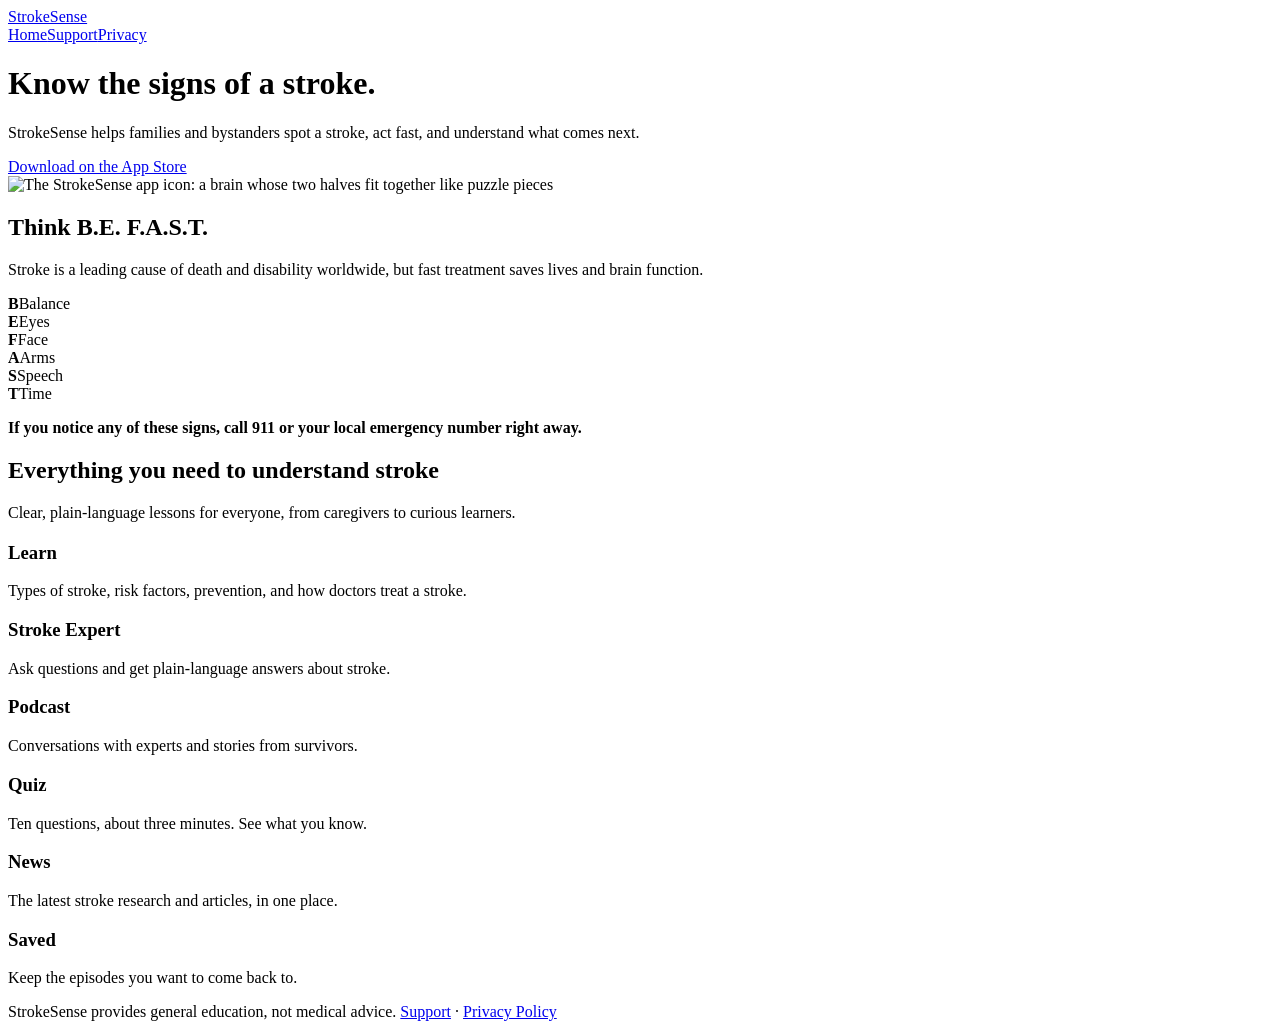
==== website/index.html @ 0ba5ac71 "Website: home, support and privacy pages in the app's design, hosted on Vercel" ====
<!doctype html>
<html lang="en">
<head>
<meta charset="utf-8">
<meta name="viewport" content="width=device-width, initial-scale=1">
<title>StrokeSense: Know the Signs of a Stroke</title>
<meta name="description" content="StrokeSense helps families and bystanders learn to spot a stroke and act fast.">
<meta name="apple-itunes-app" content="app-id=6743031338">
<meta property="og:title" content="StrokeSense">
<meta property="og:description" content="Learn to spot a stroke and act fast.">
<meta property="og:image" content="/icon.png">
<link rel="icon" href="/favicon.png">
<link rel="apple-touch-icon" href="/apple-touch-icon.png">
<link rel="stylesheet" href="/styles.css">
</head>
<body>
<header><div class="wrap">
  <a class="brand" href="/"><img src="/favicon.png" alt="">StrokeSense</a>
  <nav><a href="/" aria-current="page">Home</a><a href="/support">Support</a><a href="/privacy">Privacy</a></nav>
</div></header>

<main class="wrap">
  <div class="hero">
    <div>
      <h1>Know the signs of a stroke.</h1>
      <p class="lead">StrokeSense helps families and bystanders spot a stroke, act fast, and understand what comes next.</p>
      <a class="button" href="https://apps.apple.com/app/strokesense/id6743031338">Download on the App Store</a>
    </div>
    <img class="icon" src="/icon.png" alt="The StrokeSense app icon: a brain whose two halves fit together like puzzle pieces">
  </div>

  <section class="befast">
    <h2>Think B.E. F.A.S.T.</h2>
    <p>Stroke is a leading cause of death and disability worldwide, but fast treatment saves lives and brain function.</p>
    <div class="letters">
      <div><b>B</b><span>Balance</span></div>
      <div><b>E</b><span>Eyes</span></div>
      <div><b>F</b><span>Face</span></div>
      <div><b>A</b><span>Arms</span></div>
      <div><b>S</b><span>Speech</span></div>
      <div><b>T</b><span>Time</span></div>
    </div>
    <p><strong>If you notice any of these signs, call 911 or your local emergency number right away.</strong></p>
  </section>

  <section>
    <h2>Everything you need to understand stroke</h2>
    <p class="muted" style="margin:0 0 20px">Clear, plain-language lessons for everyone, from caregivers to curious learners.</p>
    <div class="grid">
      <div class="card"><h3>Learn</h3><p>Types of stroke, risk factors, prevention, and how doctors treat a stroke.</p></div>
      <div class="card"><h3>Stroke Expert</h3><p>Ask questions and get plain-language answers about stroke.</p></div>
      <div class="card"><h3>Podcast</h3><p>Conversations with experts and stories from survivors.</p></div>
      <div class="card"><h3>Quiz</h3><p>Ten questions, about three minutes. See what you know.</p></div>
      <div class="card"><h3>News</h3><p>The latest stroke research and articles, in one place.</p></div>
      <div class="card"><h3>Saved</h3><p>Keep the episodes you want to come back to.</p></div>
    </div>
  </section>
</main>

<footer><div class="wrap">
  <span>StrokeSense provides general education, not medical advice.</span>
  <span><a href="/support">Support</a> · <a href="/privacy">Privacy Policy</a></span>
</div></footer>
</body>
</html>
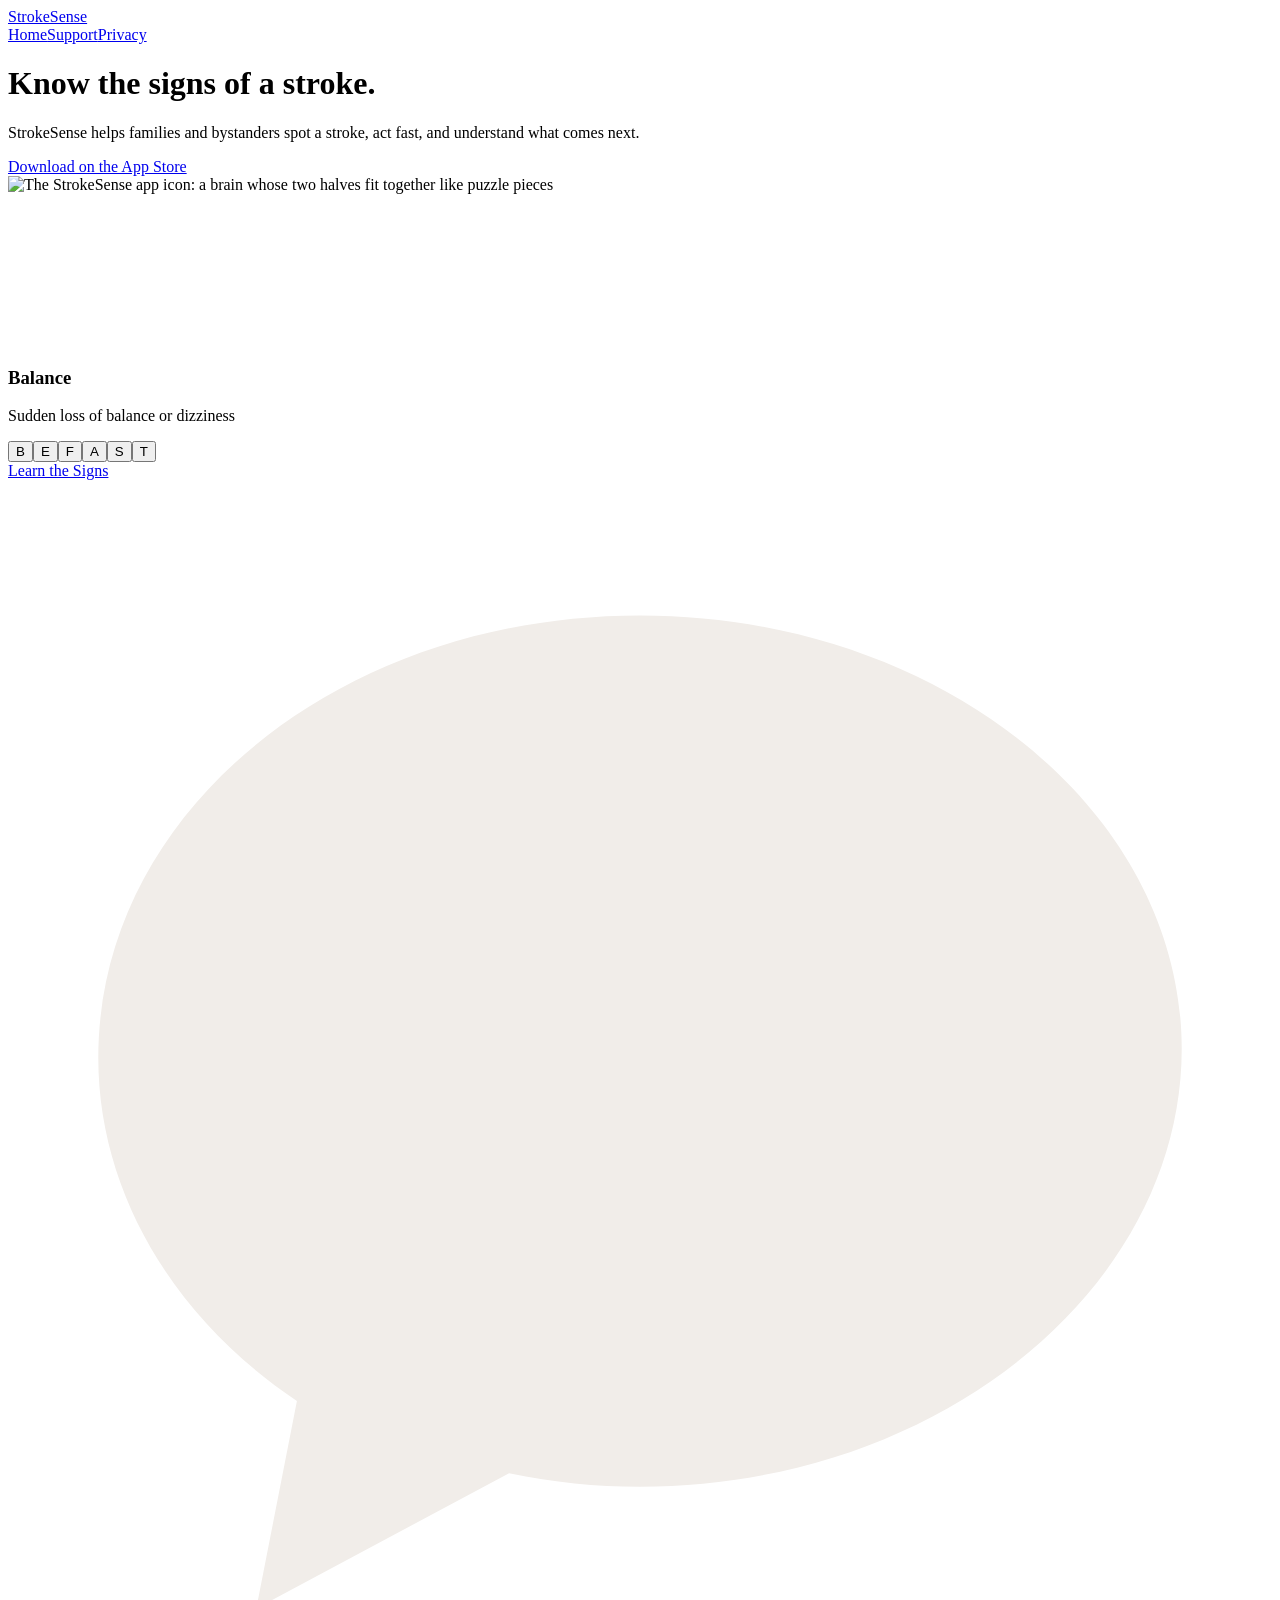
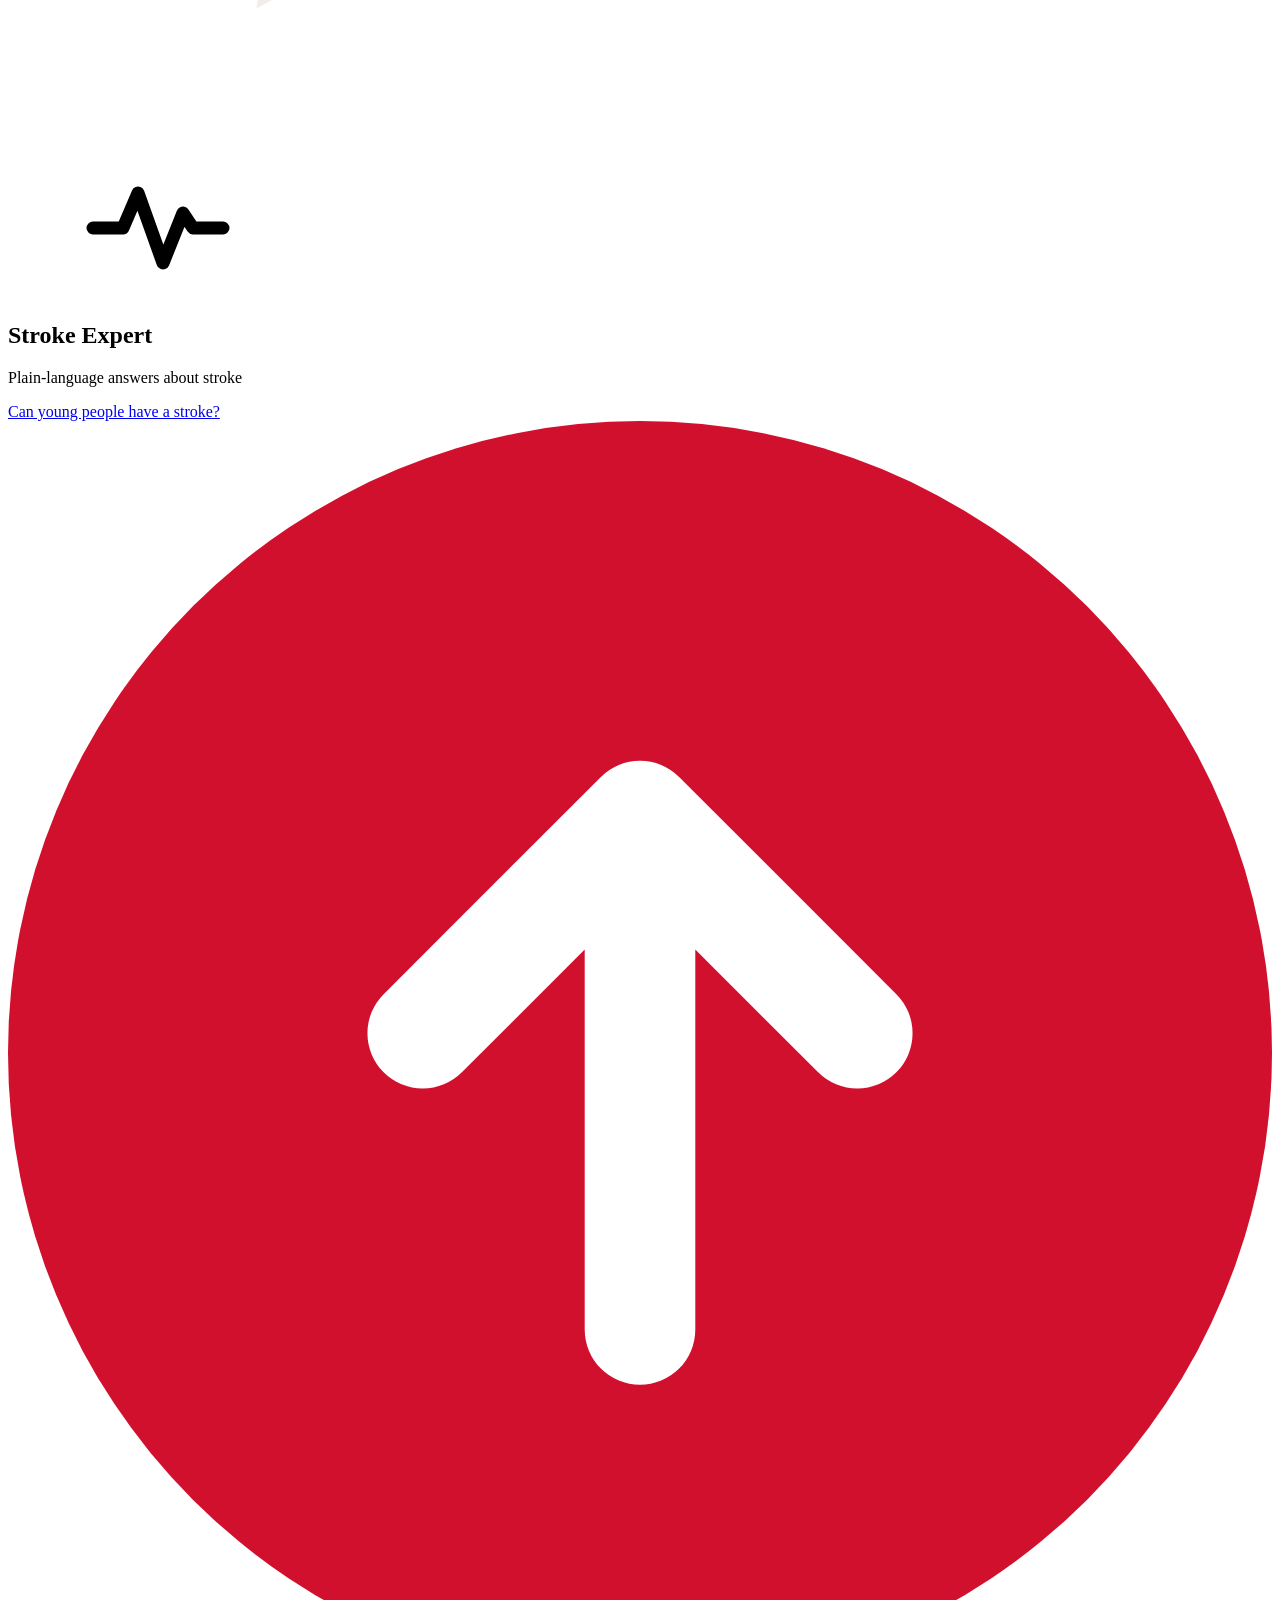
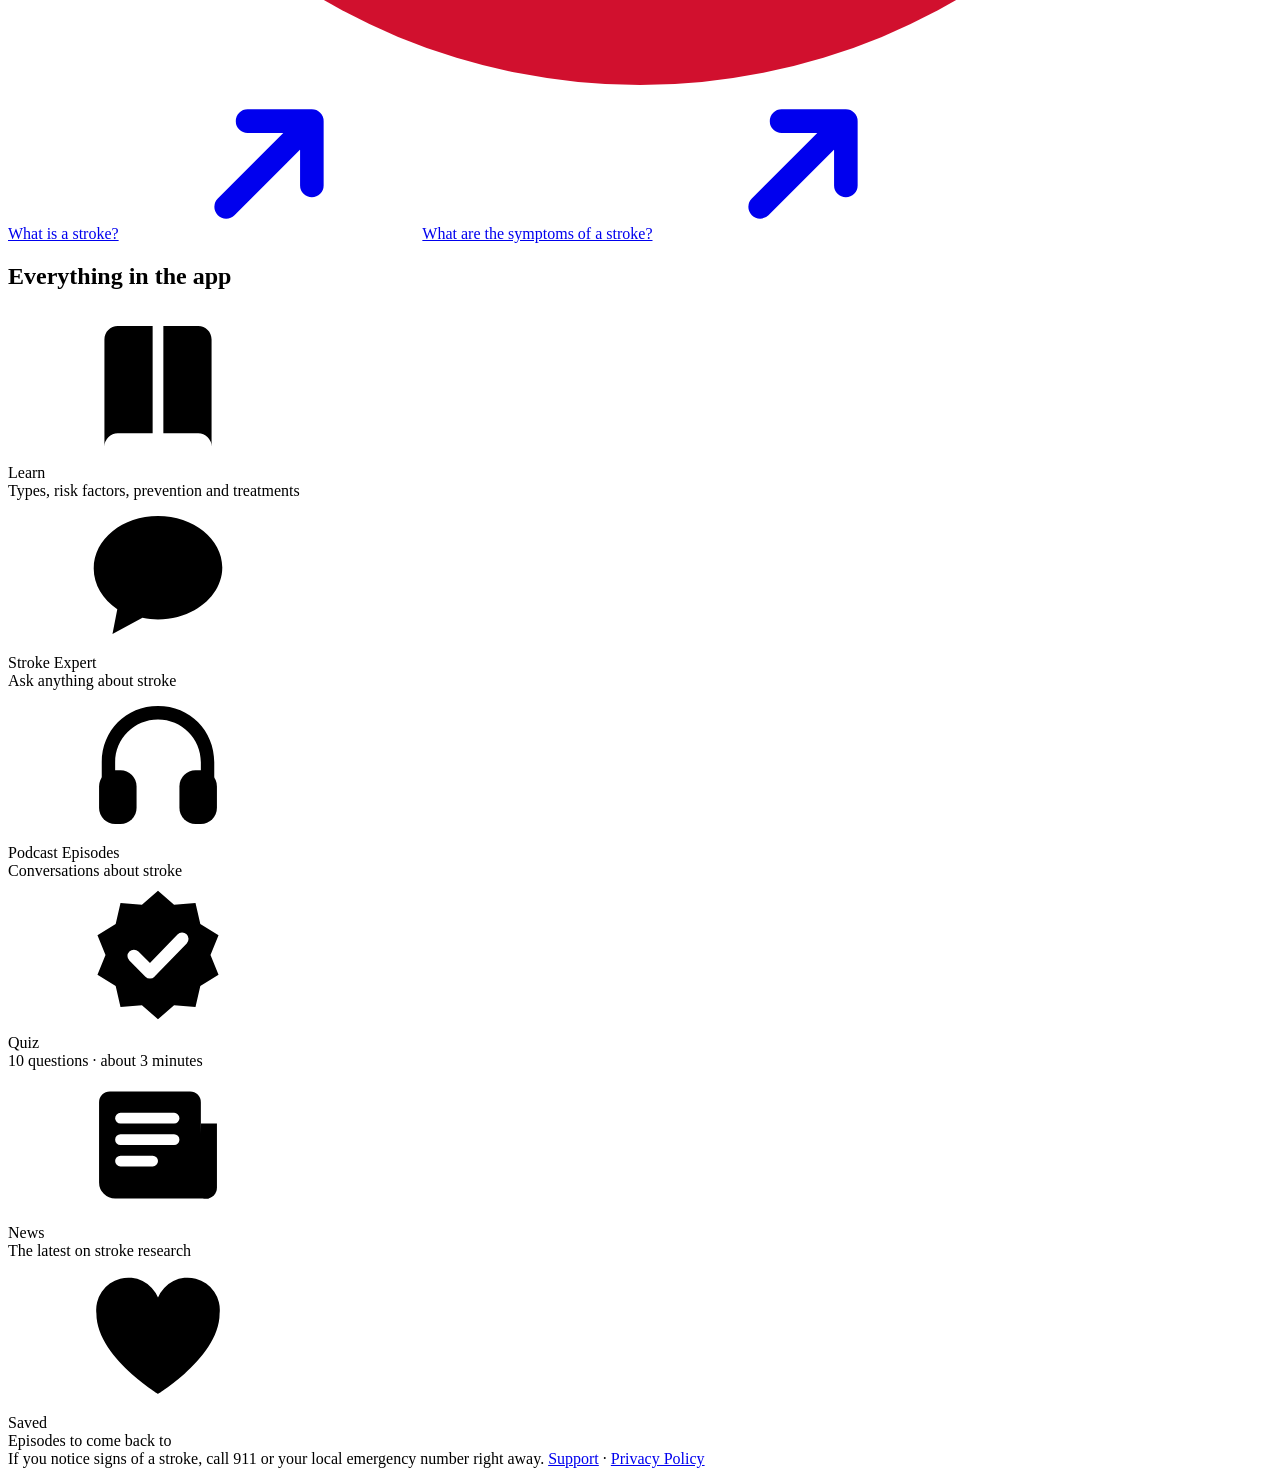
==== commit 1350cbb9: "Website: rebuild from the app's own components (B.E. F.A.S.T. card, Stroke Expert card, Learn rows)" ====
--- a/website/index.html
+++ b/website/index.html
@@ -5,6 +5,7 @@
 <meta name="viewport" content="width=device-width, initial-scale=1">
 <title>StrokeSense: Know the Signs of a Stroke</title>
 <meta name="description" content="StrokeSense helps families and bystanders learn to spot a stroke and act fast.">
+<meta name="theme-color" content="#FAF8F6">
 <meta name="apple-itunes-app" content="app-id=6743031338">
 <meta property="og:title" content="StrokeSense">
 <meta property="og:description" content="Learn to spot a stroke and act fast.">
@@ -14,6 +15,24 @@
 <link rel="stylesheet" href="/styles.css">
 </head>
 <body>
+<!-- Icons drawn to match the app's SF Symbols: solid, rounded, semibold. -->
+<svg width="0" height="0" style="position:absolute" aria-hidden="true">
+  <symbol id="i-fall" viewBox="0 0 48 48" fill="none" stroke="currentColor" stroke-width="5" stroke-linecap="round" stroke-linejoin="round"><circle cx="35" cy="9" r="4.5" fill="currentColor" stroke="none"/><path d="M30 17 19 30M11 19l8 3 13 3M19 30l-9 9M19 30l10 3 2 9"/></symbol>
+  <symbol id="i-eye" viewBox="0 0 48 48"><path fill="currentColor" d="M24 11C14 11 6.5 18 3 24c3.5 6 11 13 21 13s17.5-7 21-13c-3.5-6-11-13-21-13Zm0 21a8 8 0 1 1 0-16 8 8 0 0 1 0 16Z"/><circle cx="24" cy="24" r="3.5" fill="currentColor"/></symbol>
+  <symbol id="i-face" viewBox="0 0 48 48" fill="none" stroke="currentColor" stroke-width="4" stroke-linecap="round"><circle cx="24" cy="24" r="19"/><circle cx="17" cy="19" r="2.5" fill="currentColor" stroke="none"/><circle cx="31" cy="20" r="2.5" fill="currentColor" stroke="none"/><path d="M15 30c3 2 7 3 10 3 3 0 5-1 8 1"/></symbol>
+  <symbol id="i-arms" viewBox="0 0 48 48" fill="none" stroke="currentColor" stroke-width="5" stroke-linecap="round" stroke-linejoin="round"><circle cx="24" cy="8" r="4.5" fill="currentColor" stroke="none"/><path d="M6 15l18 4 18-4M24 19v11M24 30l-6 12M24 30l6 12"/></symbol>
+  <symbol id="i-speech" viewBox="0 0 48 48"><path fill="currentColor" d="M24 7C13 7 4 14 4 23c0 5 3 9.5 7.5 12.5L10 43l9-5c1.6.3 3.3.5 5 .5 11 0 20-7 20-15.5S35 7 24 7Z"/><path d="M15 20h18M15 27h11" stroke="#D1102E" stroke-width="4" stroke-linecap="round"/></symbol>
+  <symbol id="i-clock" viewBox="0 0 48 48"><circle cx="24" cy="24" r="20" fill="currentColor"/><path d="M24 12v13l8 5" fill="none" stroke="#D1102E" stroke-width="4.5" stroke-linecap="round" stroke-linejoin="round"/></symbol>
+  <symbol id="i-pulse" viewBox="0 0 30 30" fill="none" stroke="currentColor" stroke-width="2.6" stroke-linecap="round" stroke-linejoin="round"><path d="M2 16h6l3-7 5 14 4-10 2 3h6"/></symbol>
+  <symbol id="i-arrow" viewBox="0 0 14 14" fill="none" stroke="currentColor" stroke-width="2.2" stroke-linecap="round" stroke-linejoin="round"><path d="M3 11 11 3M5 3h6v6"/></symbol>
+  <symbol id="i-book" viewBox="0 0 28 28" fill="currentColor"><path d="M4 5.5C4 4.1 5.1 3 6.5 3H13v20H6.5A2.5 2.5 0 0 0 4 25.5ZM24 5.5C24 4.1 22.9 3 21.5 3H15v20h6.5a2.5 2.5 0 0 1 2.5 2.5Z"/></symbol>
+  <symbol id="i-bubble" viewBox="0 0 28 28" fill="currentColor"><path d="M14 3C7.4 3 2 7.3 2 12.8c0 3 1.7 5.8 4.4 7.6L5.5 25l5.6-3c1 .2 1.9.3 2.9.3 6.6 0 12-4.4 12-9.7S20.6 3 14 3Z"/></symbol>
+  <symbol id="i-phones" viewBox="0 0 28 28" fill="currentColor"><path d="M14 3C8 3 3.5 7.6 3.5 13.5V20h2.5v-6.5C6 9 9.6 5.5 14 5.5S22 9 22 13.5V20h2.5v-6.5C24.5 7.6 20 3 14 3Z"/><rect x="3" y="15" width="7" height="10" rx="3"/><rect x="18" y="15" width="7" height="10" rx="3"/></symbol>
+  <symbol id="i-seal" viewBox="0 0 28 28"><path fill="currentColor" d="M14 2l3 2.6 4-.3.9 3.9 3.4 2.1-1.5 3.7 1.5 3.7-3.4 2.1-.9 3.9-4-.3L14 26l-3-2.6-4 .3-.9-3.9-3.4-2.1L4.2 14 2.7 10.3l3.4-2.1L7 4.3l4 .3Z"/><path d="M9.5 14.2l3 3 6-6.2" fill="none" stroke="#fff" stroke-width="2.4" stroke-linecap="round" stroke-linejoin="round"/></symbol>
+  <symbol id="i-news" viewBox="0 0 28 28" fill="currentColor"><path d="M5 4h15a2 2 0 0 1 2 2v16a2 2 0 0 0 2 2H6a3 3 0 0 1-3-3V6a2 2 0 0 1 2-2Z"/><path d="M22 10h3v12a2 2 0 0 1-4 0Z"/><path d="M7 9h10M7 13h10M7 17h6" stroke="#fff" stroke-width="2" stroke-linecap="round"/></symbol>
+  <symbol id="i-heart" viewBox="0 0 28 28" fill="currentColor"><path d="M14 25S2.5 18 2.5 10A6 6 0 0 1 14 7a6 6 0 0 1 11.5 3C25.5 18 14 25 14 25Z"/></symbol>
+</svg>
+
 <header><div class="wrap">
   <a class="brand" href="/"><img src="/favicon.png" alt="">StrokeSense</a>
   <nav><a href="/" aria-current="page">Home</a><a href="/support">Support</a><a href="/privacy">Privacy</a></nav>
@@ -22,44 +41,103 @@
 <main class="wrap">
   <div class="hero">
     <div>
-      <h1>Know the signs of a stroke.</h1>
+      <h1 class="hero-title">Know the signs of a stroke.</h1>
       <p class="lead">StrokeSense helps families and bystanders spot a stroke, act fast, and understand what comes next.</p>
       <a class="button" href="https://apps.apple.com/app/strokesense/id6743031338">Download on the App Store</a>
     </div>
     <img class="icon" src="/icon.png" alt="The StrokeSense app icon: a brain whose two halves fit together like puzzle pieces">
   </div>
 
-  <section class="befast">
-    <h2>Think B.E. F.A.S.T.</h2>
-    <p>Stroke is a leading cause of death and disability worldwide, but fast treatment saves lives and brain function.</p>
-    <div class="letters">
-      <div><b>B</b><span>Balance</span></div>
-      <div><b>E</b><span>Eyes</span></div>
-      <div><b>F</b><span>Face</span></div>
-      <div><b>A</b><span>Arms</span></div>
-      <div><b>S</b><span>Speech</span></div>
-      <div><b>T</b><span>Time</span></div>
+  <section class="pair">
+    <div class="feature-red befast">
+      <div class="sign" id="sign" aria-live="polite"></div>
+      <div class="letters" id="letters" role="group" aria-label="B.E. F.A.S.T. signs"></div>
+      <a class="button white" href="https://apps.apple.com/app/strokesense/id6743031338">Learn the Signs</a>
     </div>
-    <p><strong>If you notice any of these signs, call 911 or your local emergency number right away.</strong></p>
+
+    <div class="feature-card expert">
+      <svg class="corner-glyph" viewBox="0 0 28 28" style="color:#F1EDE9"><use href="#i-bubble"/></svg>
+      <div class="expert-head">
+        <svg style="color:var(--accent)"><use href="#i-pulse"/></svg>
+        <div><h2 class="card-title">Stroke Expert</h2><p>Plain-language answers about stroke</p></div>
+      </div>
+      <a class="ask-field" href="https://apps.apple.com/app/strokesense/id6743031338" aria-label="Ask the Stroke Expert in the app">
+        <span class="typed"><span id="typed"></span><span class="caret"></span></span>
+        <svg class="send" viewBox="0 0 32 32"><circle cx="16" cy="16" r="16" fill="#D1102E"/><path d="M16 23V10M10.5 15.5 16 10l5.5 5.5" fill="none" stroke="#fff" stroke-width="2.8" stroke-linecap="round" stroke-linejoin="round"/></svg>
+      </a>
+      <div class="suggestions">
+        <a href="https://apps.apple.com/app/strokesense/id6743031338">What is a stroke?<svg style="color:var(--accent)"><use href="#i-arrow"/></svg></a>
+        <a href="https://apps.apple.com/app/strokesense/id6743031338">What are the symptoms of a stroke?<svg style="color:var(--accent)"><use href="#i-arrow"/></svg></a>
+      </div>
+    </div>
   </section>
 
   <section>
-    <h2>Everything you need to understand stroke</h2>
-    <p class="muted" style="margin:0 0 20px">Clear, plain-language lessons for everyone, from caregivers to curious learners.</p>
-    <div class="grid">
-      <div class="card"><h3>Learn</h3><p>Types of stroke, risk factors, prevention, and how doctors treat a stroke.</p></div>
-      <div class="card"><h3>Stroke Expert</h3><p>Ask questions and get plain-language answers about stroke.</p></div>
-      <div class="card"><h3>Podcast</h3><p>Conversations with experts and stories from survivors.</p></div>
-      <div class="card"><h3>Quiz</h3><p>Ten questions, about three minutes. See what you know.</p></div>
-      <div class="card"><h3>News</h3><p>The latest stroke research and articles, in one place.</p></div>
-      <div class="card"><h3>Saved</h3><p>Keep the episodes you want to come back to.</p></div>
+    <h2 class="section-title">Everything in the app</h2>
+    <div class="list two">
+      <div class="row"><svg><use href="#i-book"/></svg><div><div class="title">Learn</div><div class="subtitle">Types, risk factors, prevention and treatments</div></div></div>
+      <div class="row"><svg><use href="#i-bubble"/></svg><div><div class="title">Stroke Expert</div><div class="subtitle">Ask anything about stroke</div></div></div>
+      <div class="row"><svg><use href="#i-phones"/></svg><div><div class="title">Podcast Episodes</div><div class="subtitle">Conversations about stroke</div></div></div>
+      <div class="row"><svg><use href="#i-seal"/></svg><div><div class="title">Quiz</div><div class="subtitle">10 questions · about 3 minutes</div></div></div>
+      <div class="row"><svg><use href="#i-news"/></svg><div><div class="title">News</div><div class="subtitle">The latest on stroke research</div></div></div>
+      <div class="row"><svg><use href="#i-heart"/></svg><div><div class="title">Saved</div><div class="subtitle">Episodes to come back to</div></div></div>
     </div>
   </section>
 </main>
 
 <footer><div class="wrap">
-  <span>StrokeSense provides general education, not medical advice.</span>
+  <span>If you notice signs of a stroke, call 911 or your local emergency number right away.</span>
   <span><a href="/support">Support</a> · <a href="/privacy">Privacy Policy</a></span>
 </div></footer>
+
+<script>
+  // Mirrors the app's Home card: signs advance every 3 seconds; tapping a letter jumps to it.
+  const signs = [
+    ["B", "Balance", "Sudden loss of balance or dizziness", "i-fall"],
+    ["E", "Eyes", "Sudden blurred, double or lost vision", "i-eye"],
+    ["F", "Face", "One side of the face droops", "i-face"],
+    ["A", "Arms", "One arm or leg is weak or numb", "i-arms"],
+    ["S", "Speech", "Slurred speech or trouble speaking", "i-speech"],
+    ["T", "Time", "Call 911 or your local emergency number", "i-clock"]
+  ];
+  const reduce = matchMedia("(prefers-reduced-motion: reduce)").matches;
+  const sign = document.getElementById("sign");
+  const letters = document.getElementById("letters");
+  let index = 0, timer;
+
+  signs.forEach(([letter, name, prompt], i) => {
+    const b = document.createElement("button");
+    b.textContent = letter;
+    b.setAttribute("aria-label", `${name}: ${prompt}`);
+    b.onclick = () => show(i);
+    letters.append(b);
+  });
+
+  function show(i) {
+    index = i;
+    const [, name, prompt, icon] = signs[i];
+    sign.innerHTML = `<svg style="color:#fff" aria-hidden="true"><use href="#${icon}"/></svg><div><h3>${name}</h3><p>${prompt}</p></div>`;
+    sign.classList.remove("sign-panel"); void sign.offsetWidth; sign.classList.add("sign-panel");
+    [...letters.children].forEach((b, j) => b.setAttribute("aria-pressed", j === i));
+    clearTimeout(timer);
+    if (!reduce) timer = setTimeout(() => show((index + 1) % signs.length), 3000);
+  }
+  show(0);
+
+  // Types example questions into the field, like the app's TypingPrompt.
+  const examples = ["Can young people have a stroke?", "How long does recovery take?", "Is a mini-stroke serious?", "Can stress cause a stroke?", "What does a stroke feel like?"];
+  const typed = document.getElementById("typed");
+  if (reduce) { typed.textContent = examples[0]; }
+  else {
+    let e = 0, c = 0, deleting = false;
+    (function tick() {
+      const text = examples[e];
+      if (!deleting) { c++; if (c > text.length) { deleting = true; return setTimeout(tick, 1800); } }
+      else { c -= 2; if (c <= 0) { c = 0; deleting = false; e = (e + 1) % examples.length; } }
+      typed.textContent = text.slice(0, c);
+      setTimeout(tick, deleting ? 25 : 55);
+    })();
+  }
+</script>
 </body>
 </html>
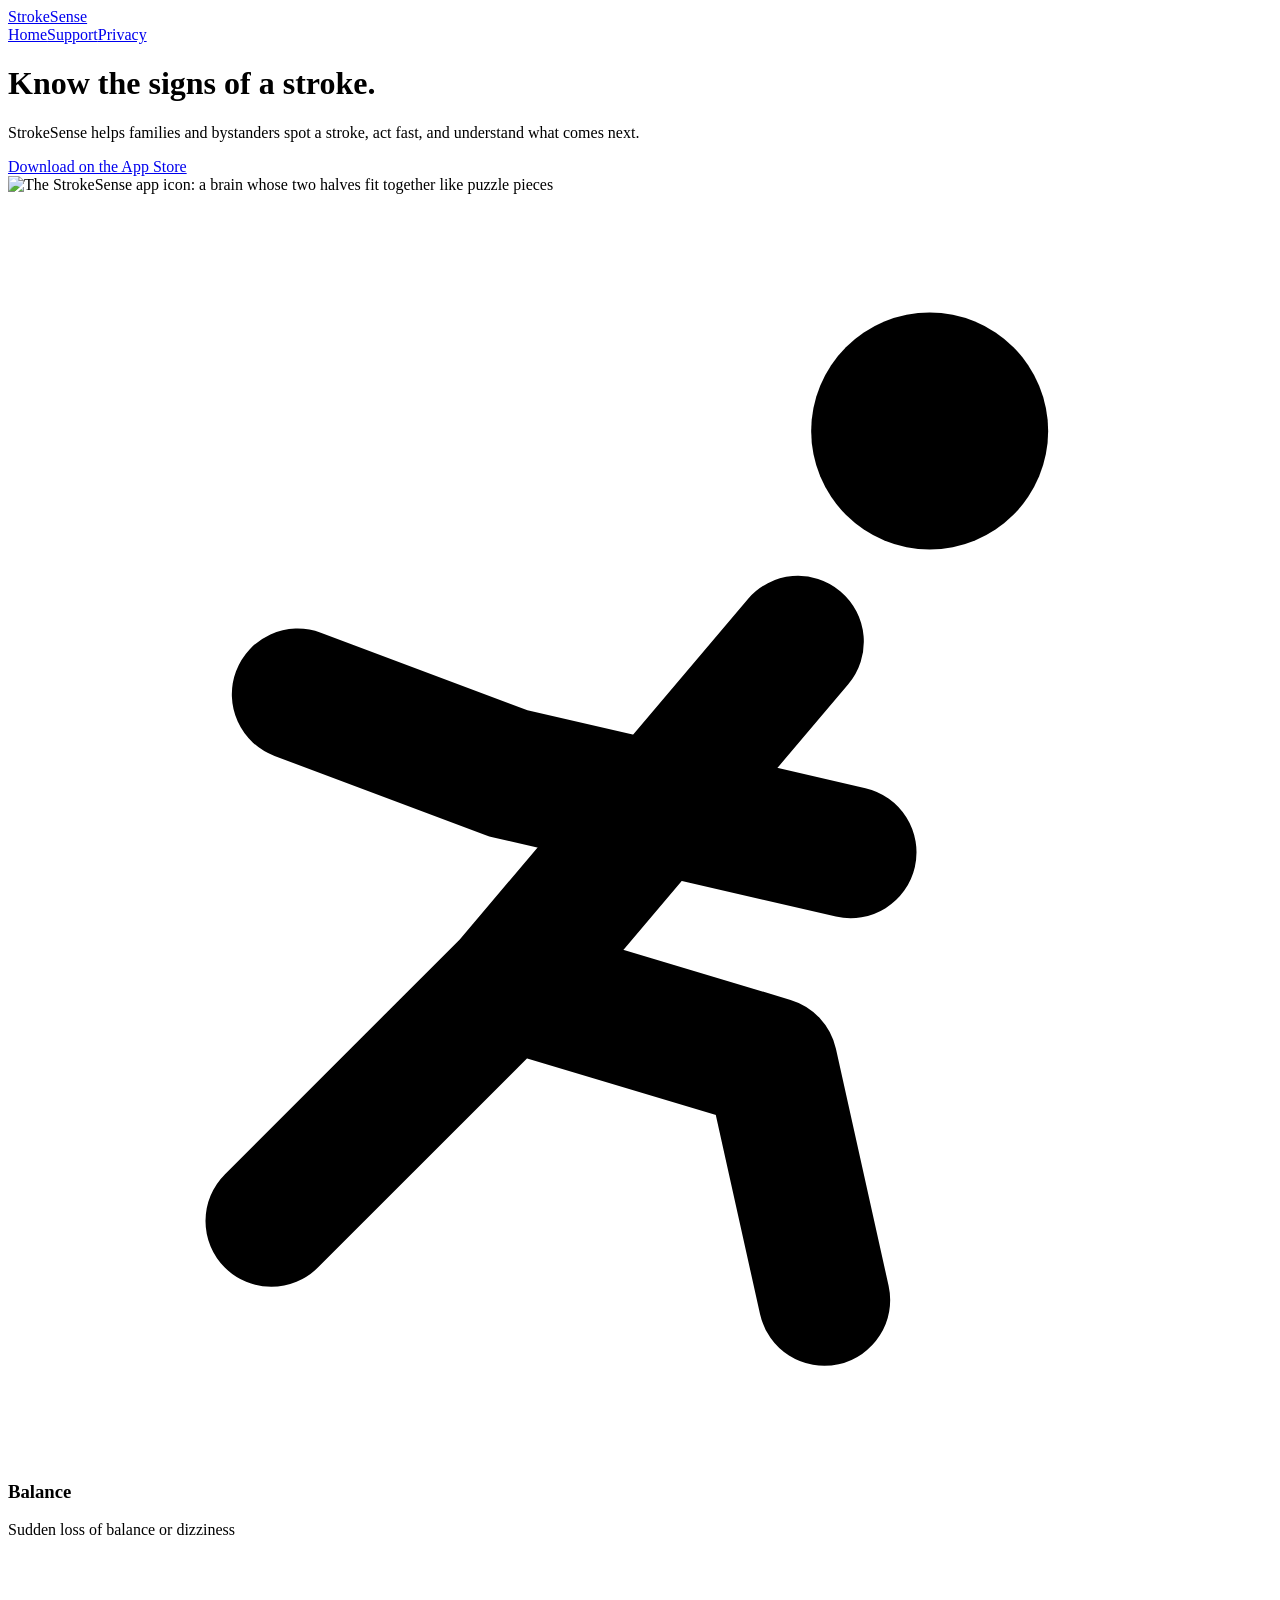
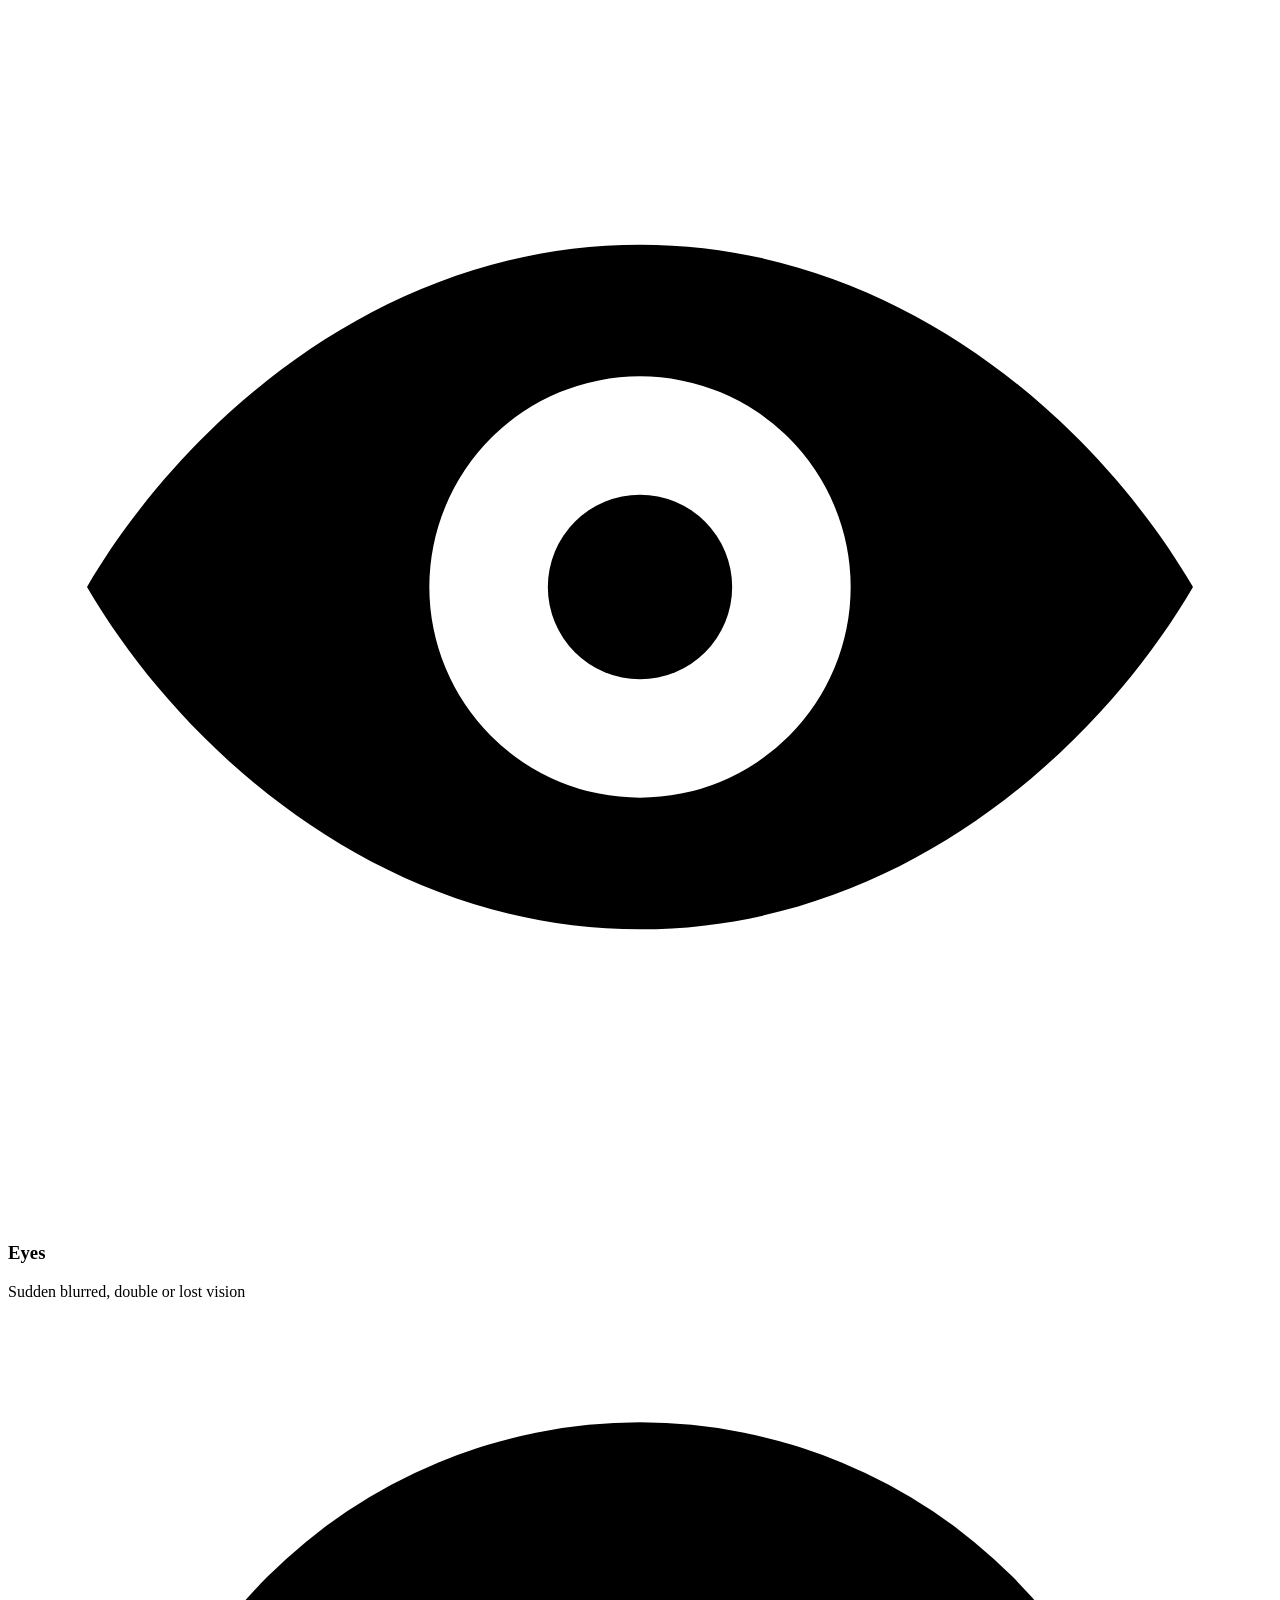
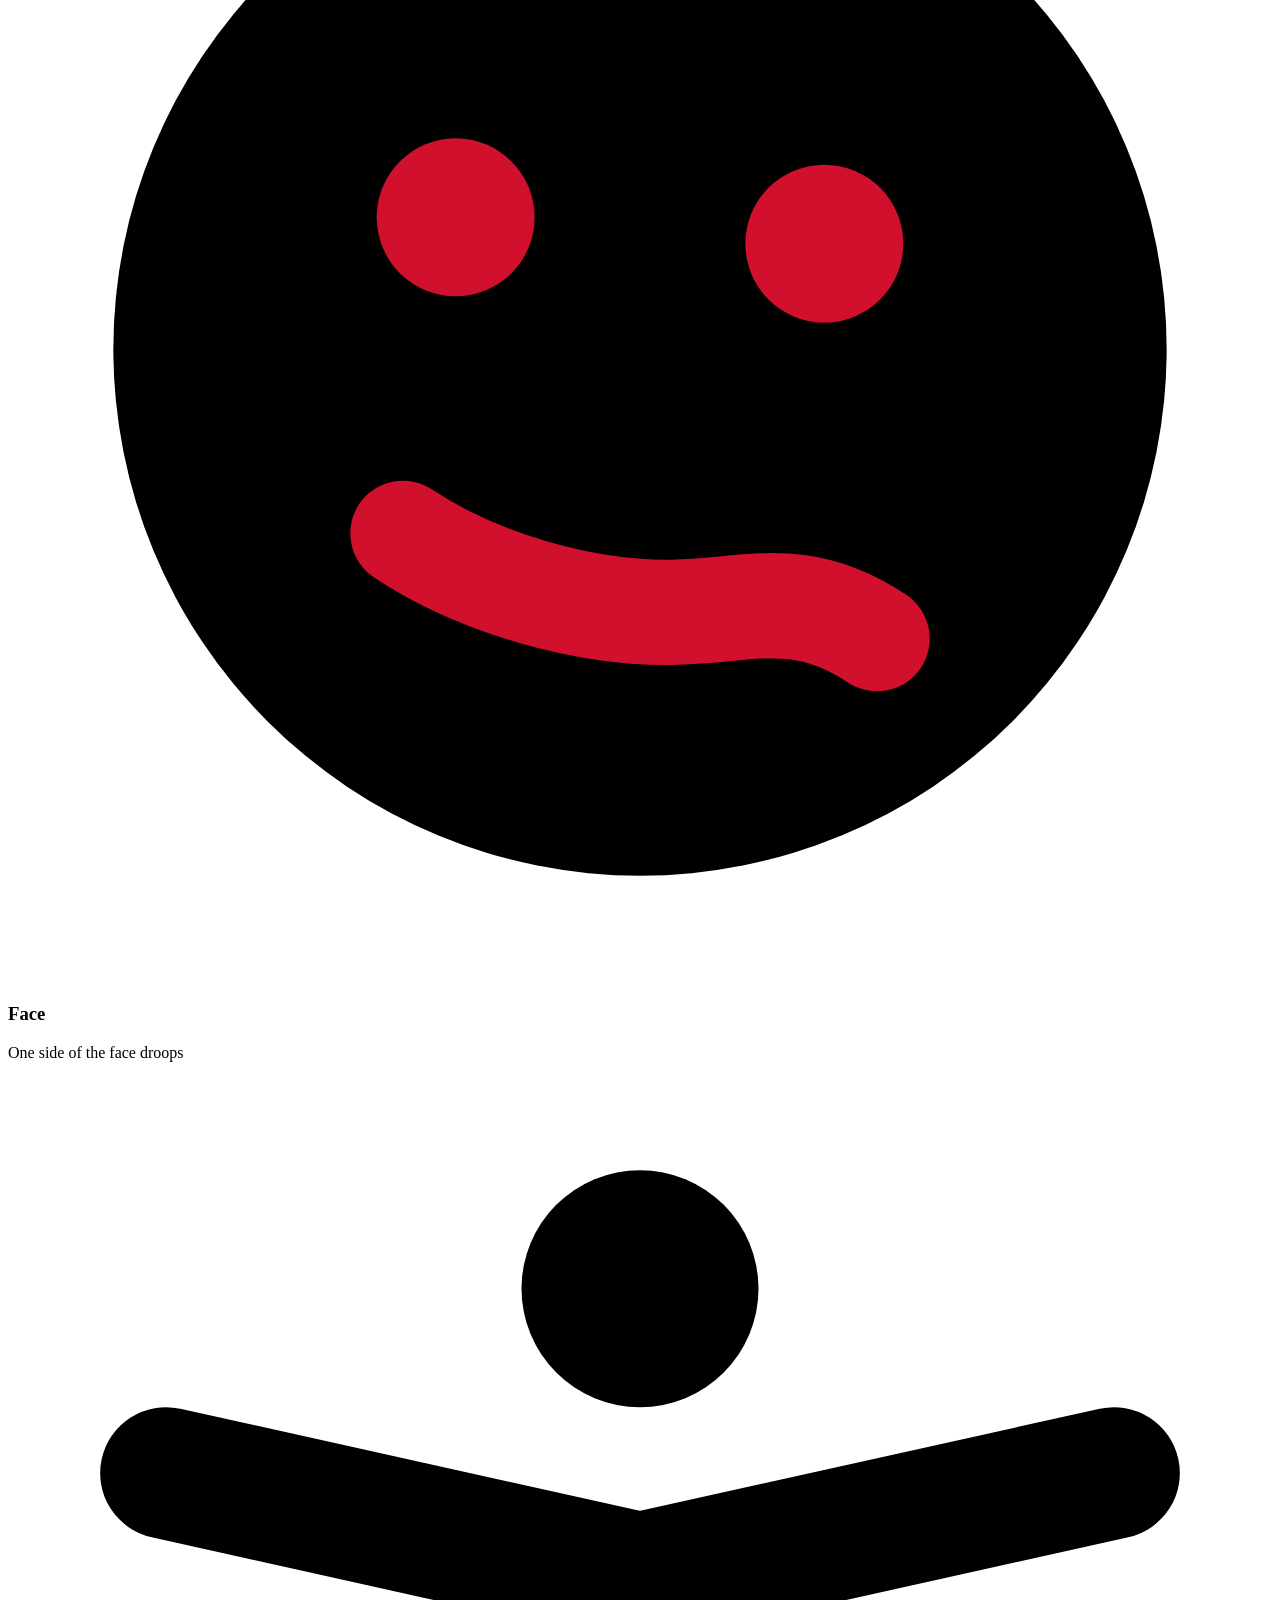
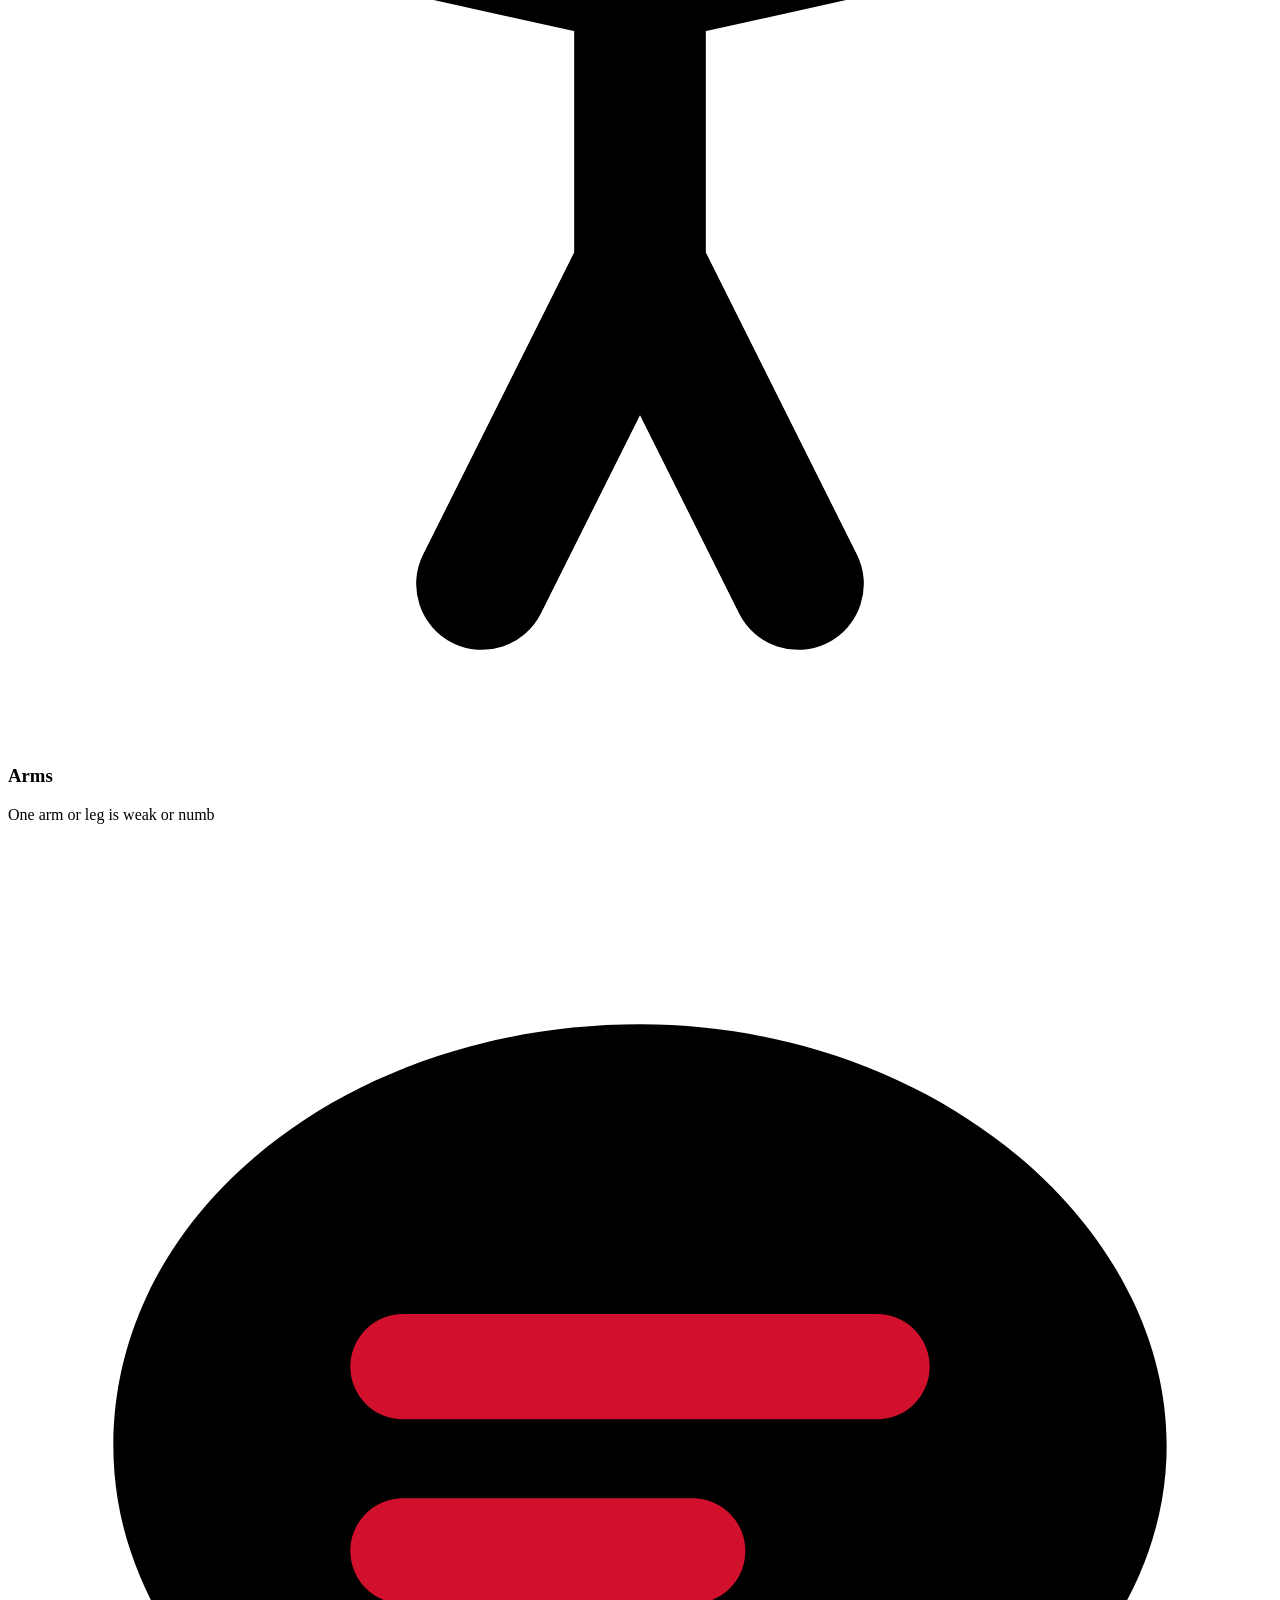
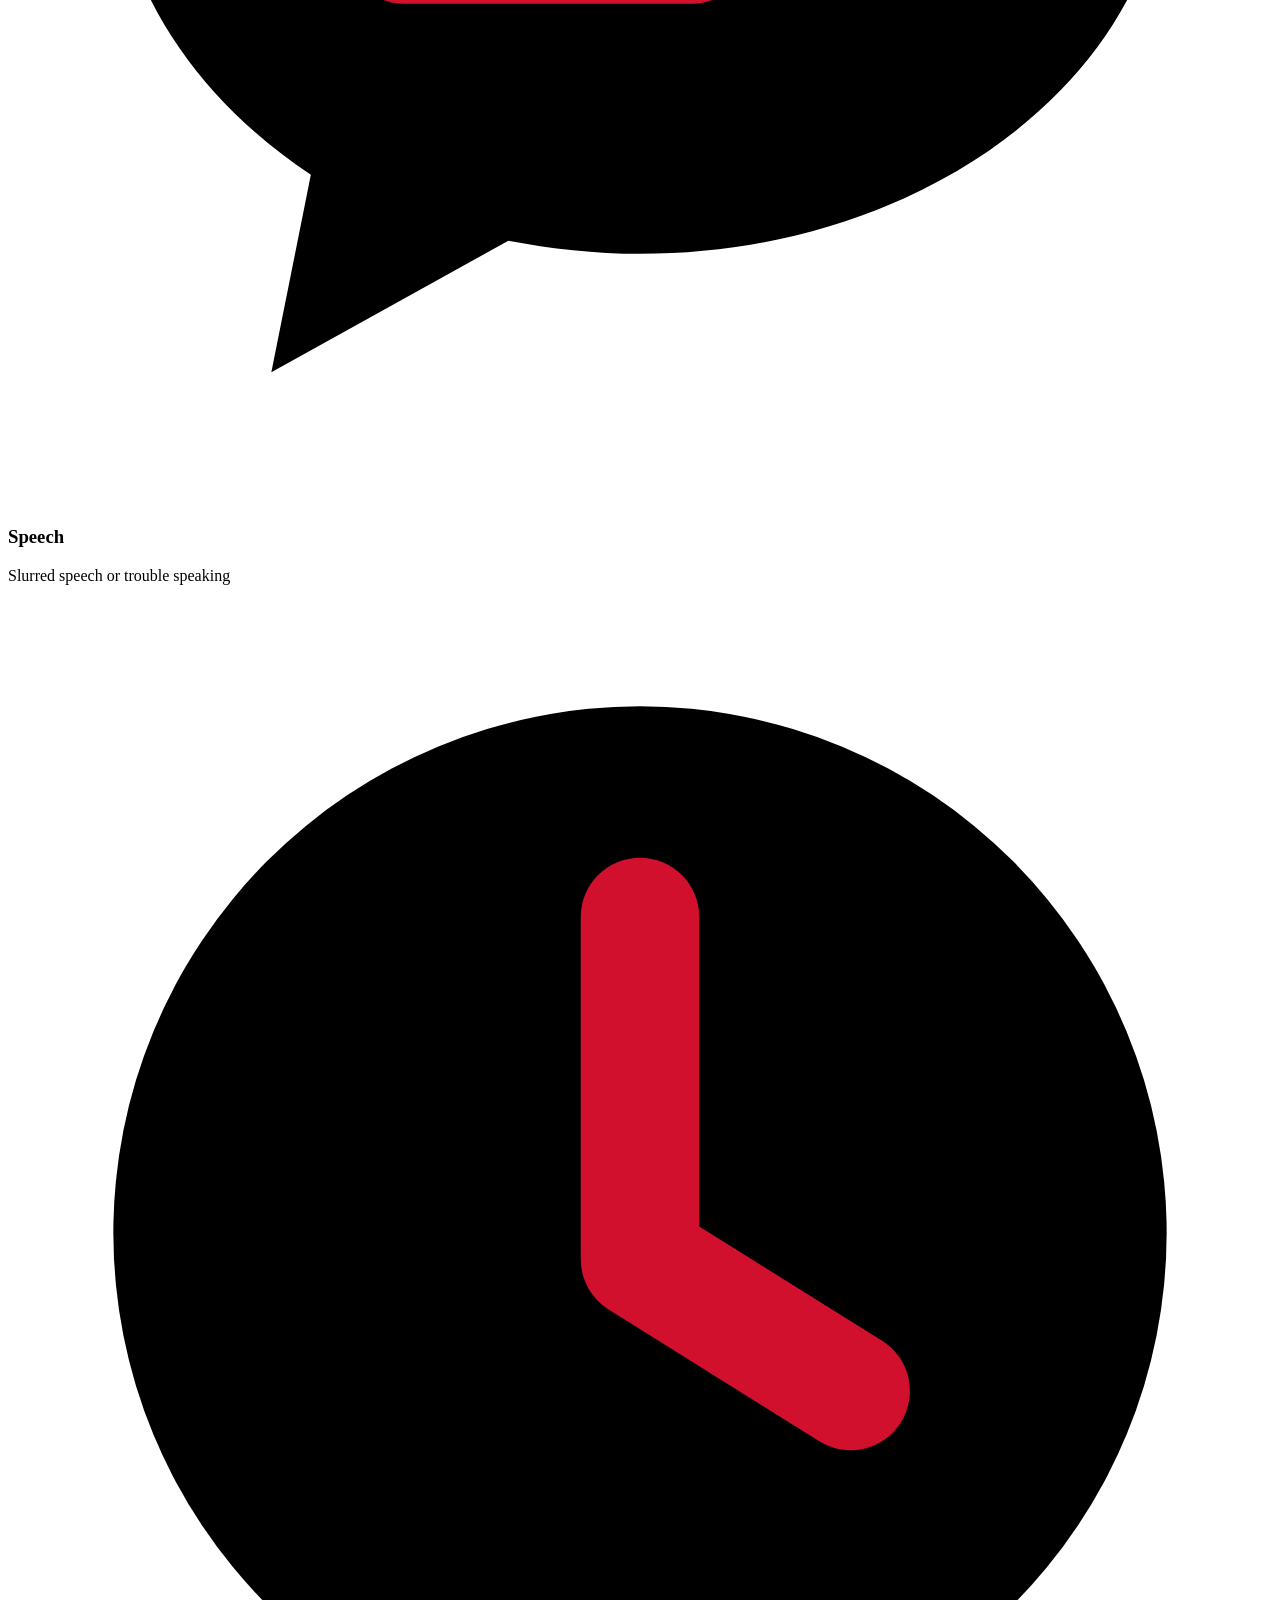
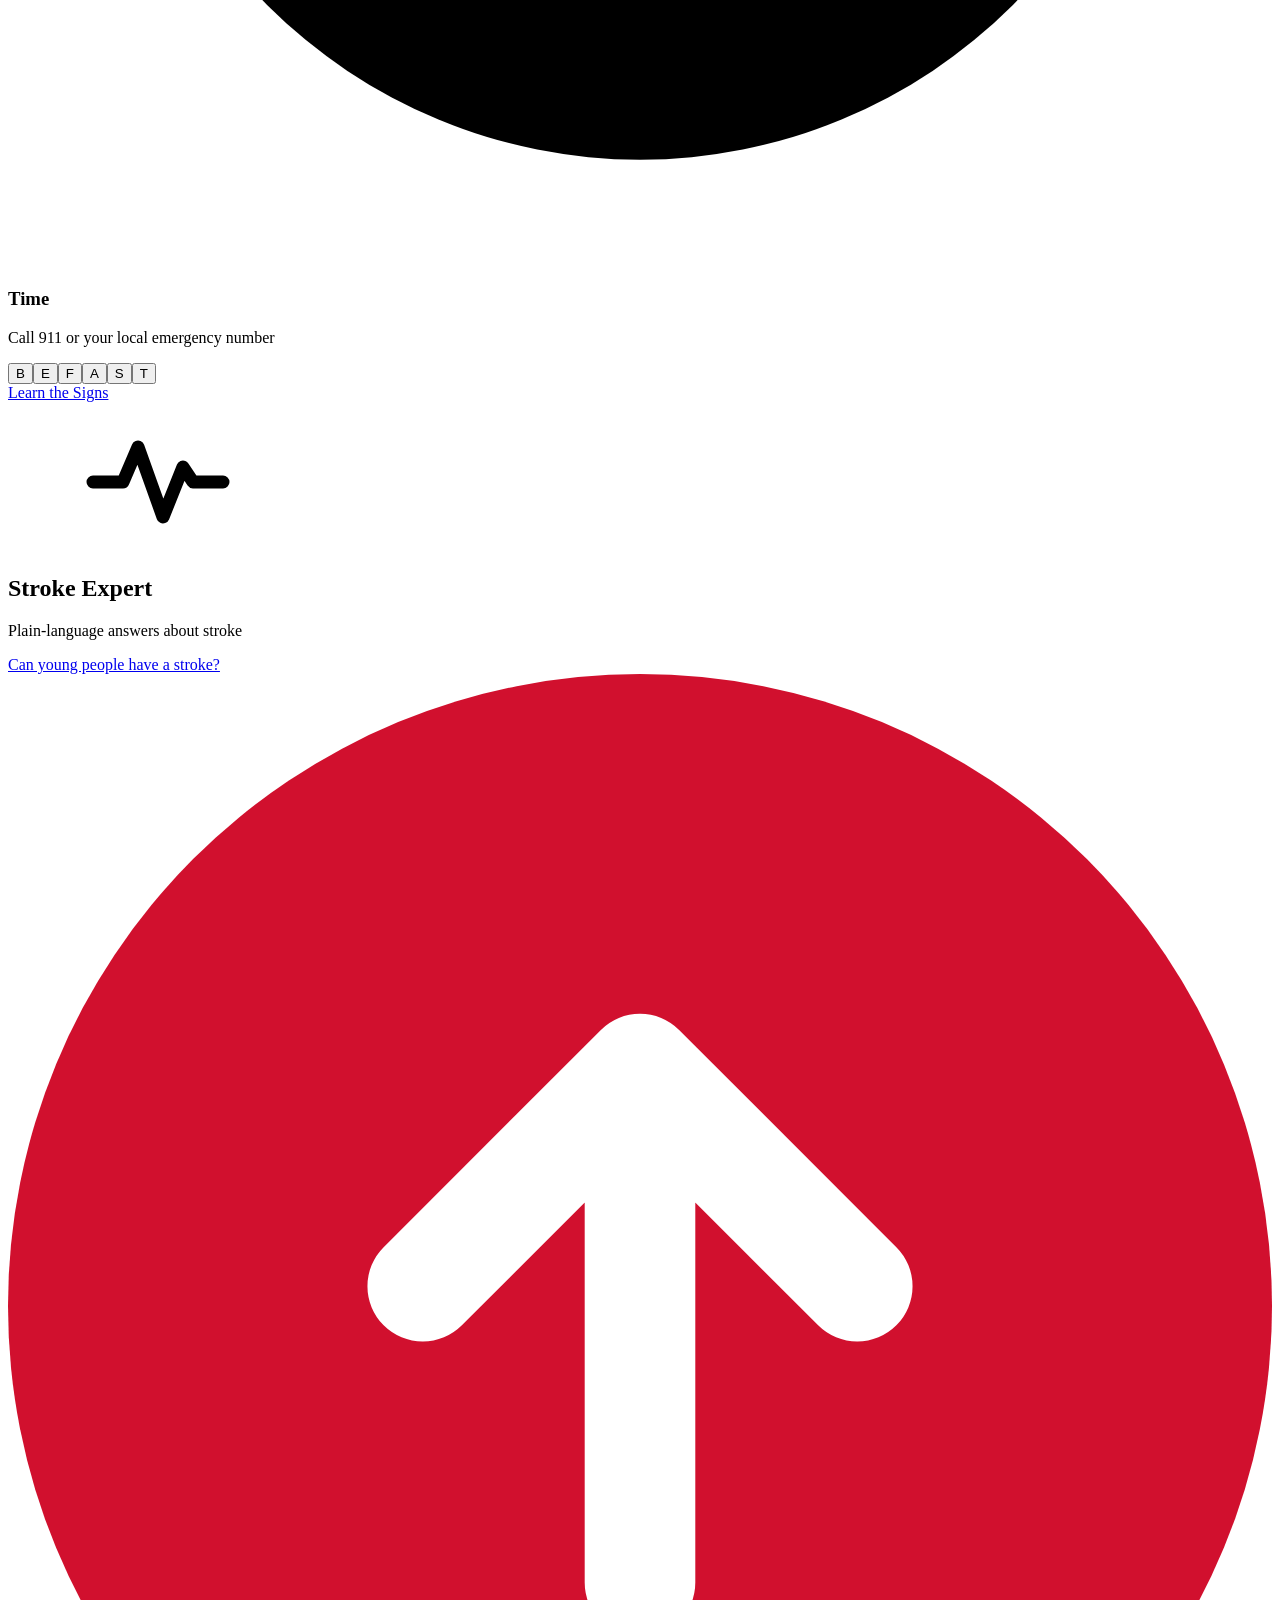
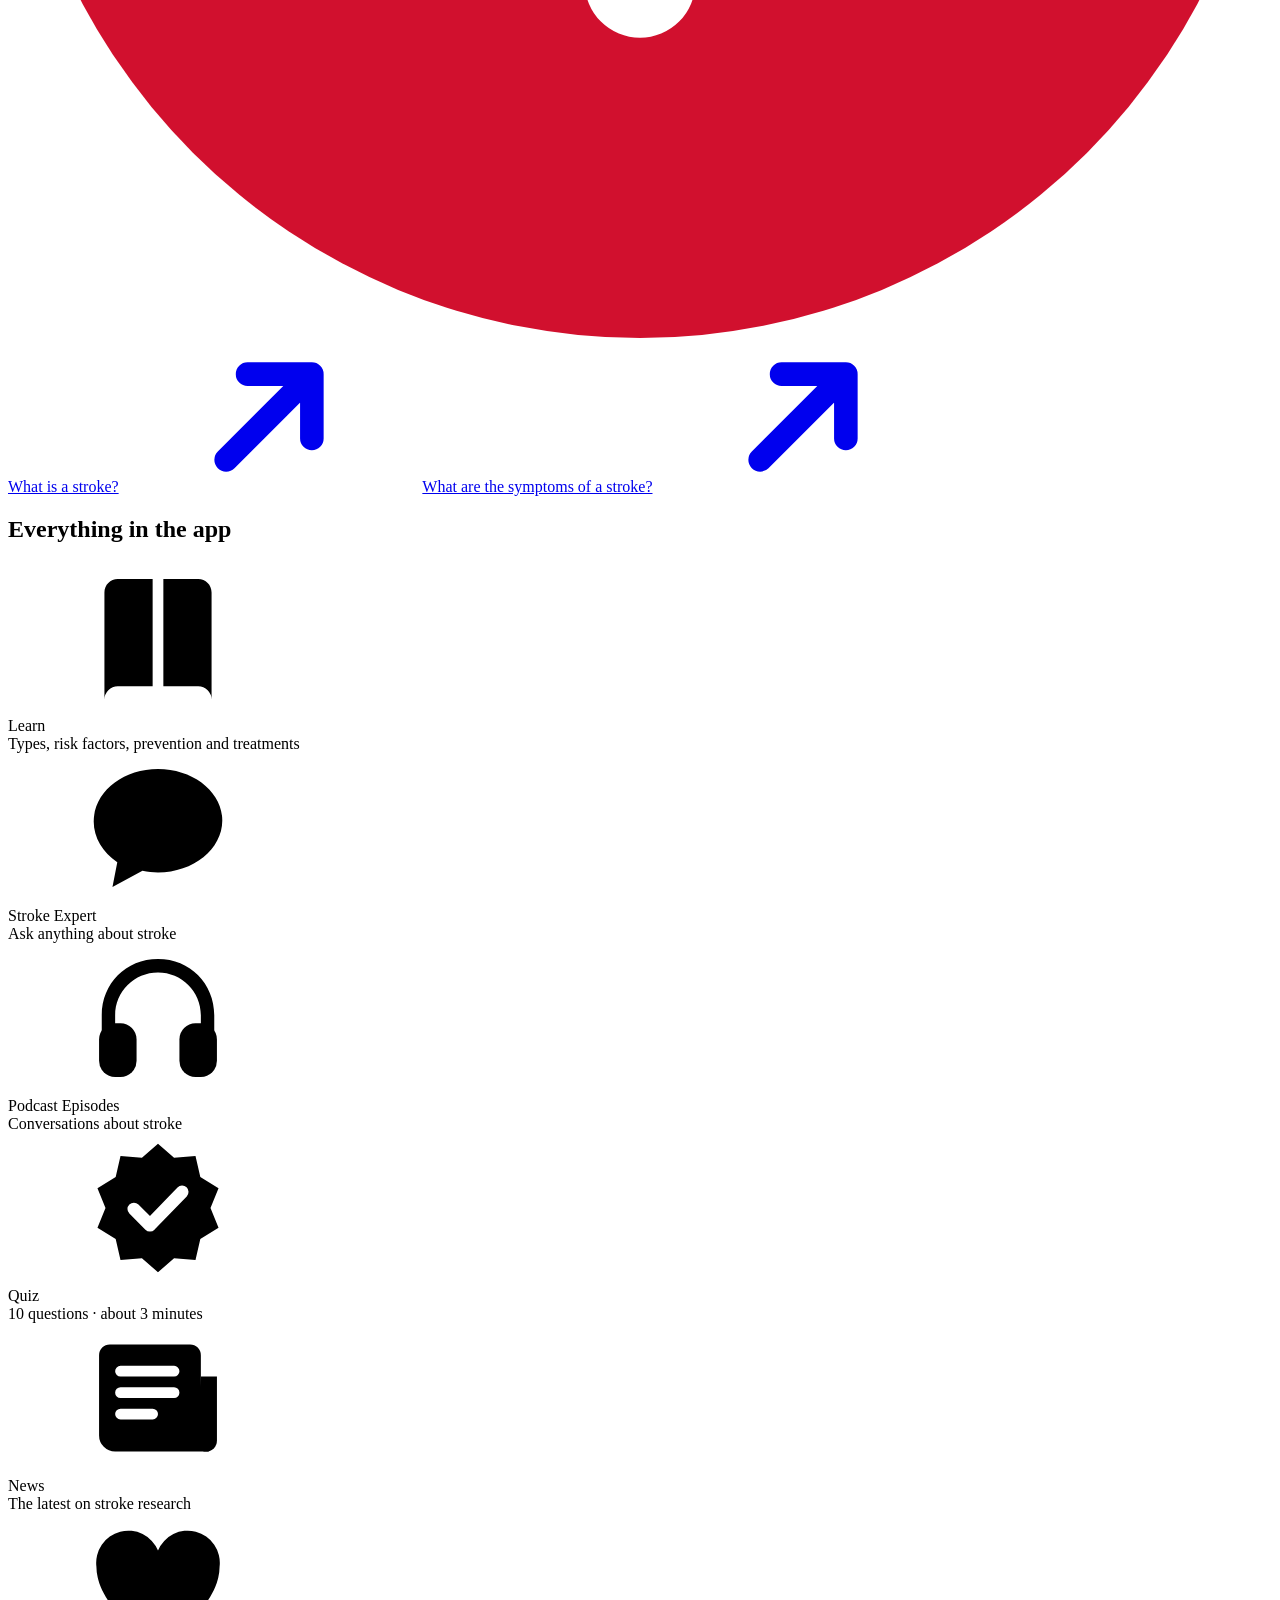
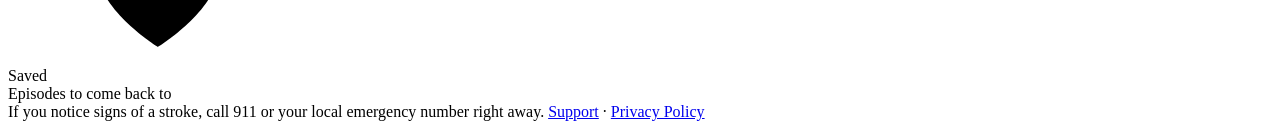
==== commit db37d20b: "Website: fix card layout jumps, stray corner shape and tap flash on iPhone" ====
--- a/website/index.html
+++ b/website/index.html
@@ -19,7 +19,7 @@
 <svg width="0" height="0" style="position:absolute" aria-hidden="true">
   <symbol id="i-fall" viewBox="0 0 48 48" fill="none" stroke="currentColor" stroke-width="5" stroke-linecap="round" stroke-linejoin="round"><circle cx="35" cy="9" r="4.5" fill="currentColor" stroke="none"/><path d="M30 17 19 30M11 19l8 3 13 3M19 30l-9 9M19 30l10 3 2 9"/></symbol>
   <symbol id="i-eye" viewBox="0 0 48 48"><path fill="currentColor" d="M24 11C14 11 6.5 18 3 24c3.5 6 11 13 21 13s17.5-7 21-13c-3.5-6-11-13-21-13Zm0 21a8 8 0 1 1 0-16 8 8 0 0 1 0 16Z"/><circle cx="24" cy="24" r="3.5" fill="currentColor"/></symbol>
-  <symbol id="i-face" viewBox="0 0 48 48" fill="none" stroke="currentColor" stroke-width="4" stroke-linecap="round"><circle cx="24" cy="24" r="19"/><circle cx="17" cy="19" r="2.5" fill="currentColor" stroke="none"/><circle cx="31" cy="20" r="2.5" fill="currentColor" stroke="none"/><path d="M15 30c3 2 7 3 10 3 3 0 5-1 8 1"/></symbol>
+  <symbol id="i-face" viewBox="0 0 48 48"><circle cx="24" cy="24" r="20" fill="currentColor"/><circle cx="17" cy="19" r="3" fill="#D1102E"/><circle cx="31" cy="20" r="3" fill="#D1102E"/><path d="M15 31c3 2 7 3 10 3 3 0 5-1 8 1" fill="none" stroke="#D1102E" stroke-width="4" stroke-linecap="round"/></symbol>
   <symbol id="i-arms" viewBox="0 0 48 48" fill="none" stroke="currentColor" stroke-width="5" stroke-linecap="round" stroke-linejoin="round"><circle cx="24" cy="8" r="4.5" fill="currentColor" stroke="none"/><path d="M6 15l18 4 18-4M24 19v11M24 30l-6 12M24 30l6 12"/></symbol>
   <symbol id="i-speech" viewBox="0 0 48 48"><path fill="currentColor" d="M24 7C13 7 4 14 4 23c0 5 3 9.5 7.5 12.5L10 43l9-5c1.6.3 3.3.5 5 .5 11 0 20-7 20-15.5S35 7 24 7Z"/><path d="M15 20h18M15 27h11" stroke="#D1102E" stroke-width="4" stroke-linecap="round"/></symbol>
   <symbol id="i-clock" viewBox="0 0 48 48"><circle cx="24" cy="24" r="20" fill="currentColor"/><path d="M24 12v13l8 5" fill="none" stroke="#D1102E" stroke-width="4.5" stroke-linecap="round" stroke-linejoin="round"/></symbol>
@@ -56,7 +56,6 @@
     </div>
 
     <div class="feature-card expert">
-      <svg class="corner-glyph" viewBox="0 0 28 28" style="color:#F1EDE9"><use href="#i-bubble"/></svg>
       <div class="expert-head">
         <svg style="color:var(--accent)"><use href="#i-pulse"/></svg>
         <div><h2 class="card-title">Stroke Expert</h2><p>Plain-language answers about stroke</p></div>
@@ -105,8 +104,15 @@
   const letters = document.getElementById("letters");
   let index = 0, timer;
 
-  signs.forEach(([letter, name, prompt], i) => {
+  // Every sign is laid out at once in the same spot, so the card never changes height.
+  signs.forEach(([letter, name, prompt, icon], i) => {
+    const panel = document.createElement("div");
+    panel.className = "sign-panel";
+    panel.innerHTML = `<svg viewBox="0 0 48 48" aria-hidden="true"><use href="#${icon}"/></svg><div><h3>${name}</h3><p>${prompt}</p></div>`;
+    sign.append(panel);
+
     const b = document.createElement("button");
+    b.type = "button";
     b.textContent = letter;
     b.setAttribute("aria-label", `${name}: ${prompt}`);
     b.onclick = () => show(i);
@@ -115,9 +121,7 @@
 
   function show(i) {
     index = i;
-    const [, name, prompt, icon] = signs[i];
-    sign.innerHTML = `<svg style="color:#fff" aria-hidden="true"><use href="#${icon}"/></svg><div><h3>${name}</h3><p>${prompt}</p></div>`;
-    sign.classList.remove("sign-panel"); void sign.offsetWidth; sign.classList.add("sign-panel");
+    [...sign.children].forEach((p, j) => p.classList.toggle("active", j === i));
     [...letters.children].forEach((b, j) => b.setAttribute("aria-pressed", j === i));
     clearTimeout(timer);
     if (!reduce) timer = setTimeout(() => show((index + 1) % signs.length), 3000);
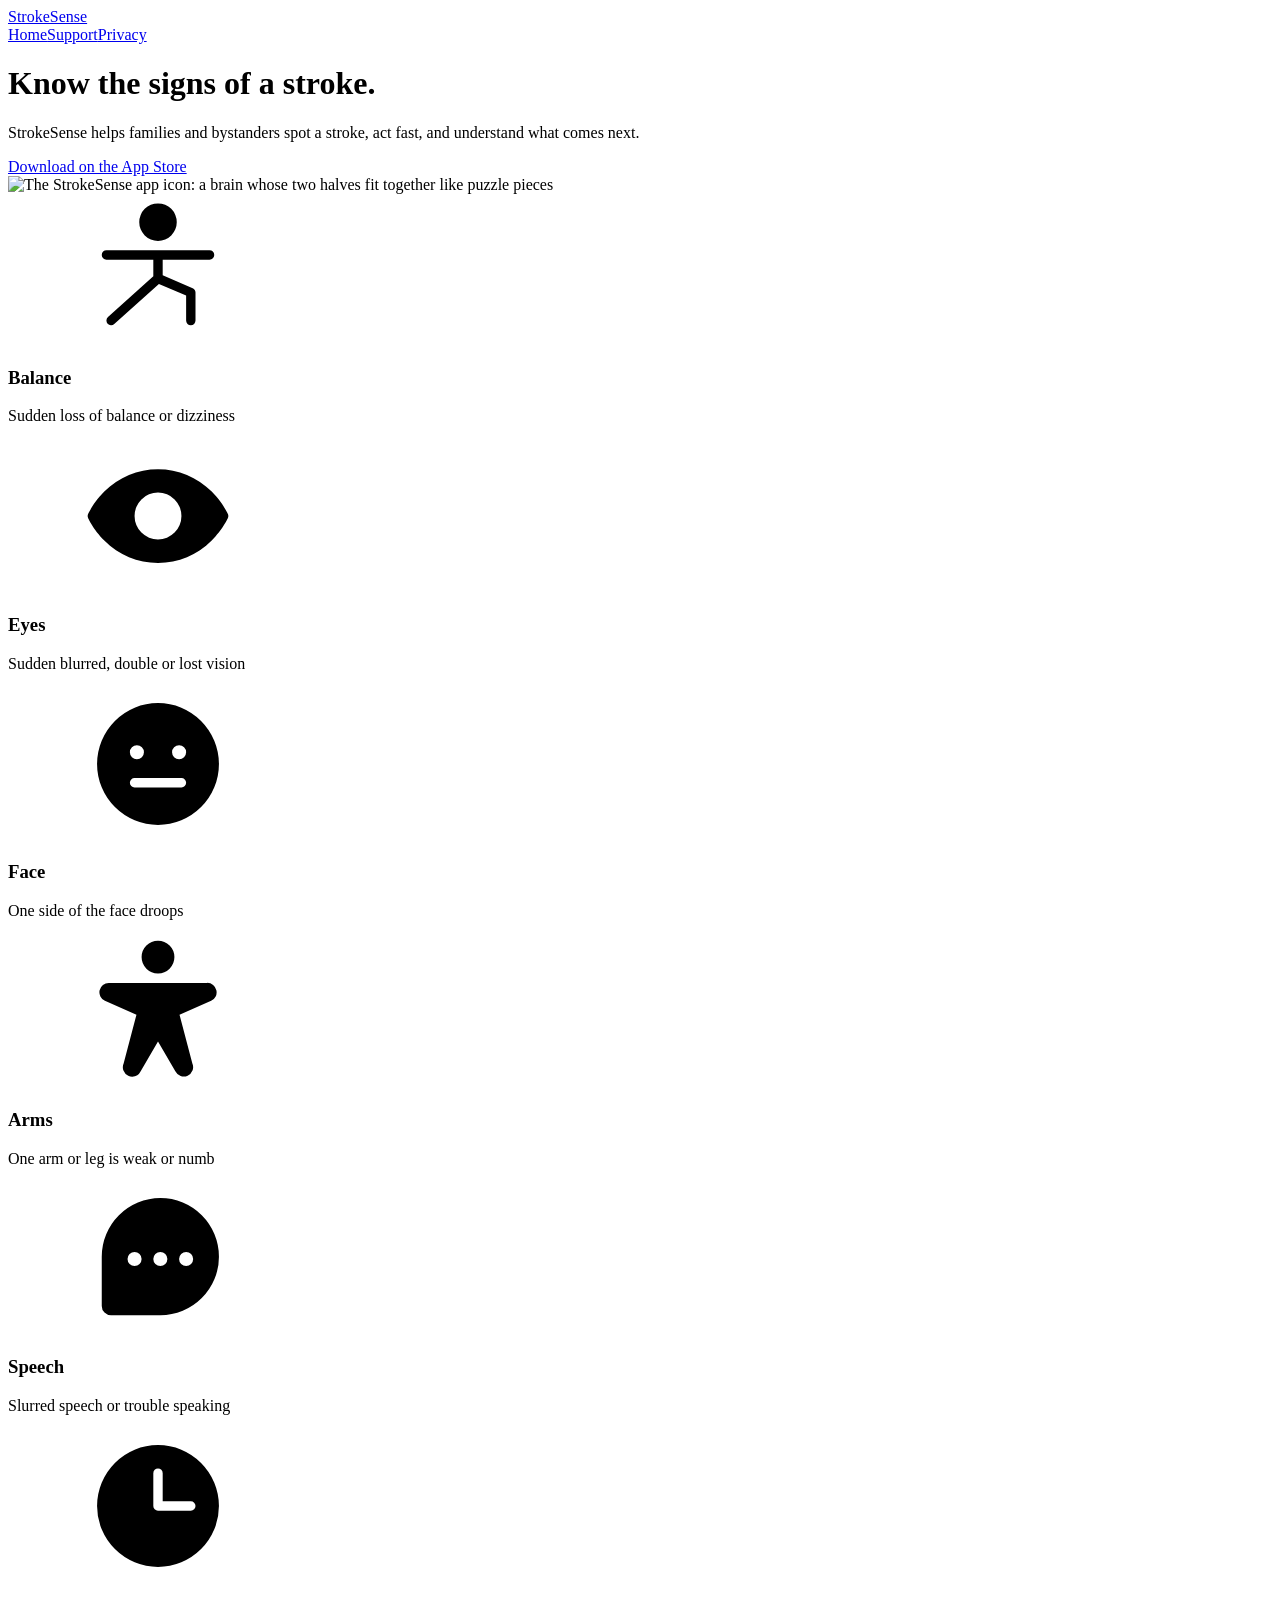
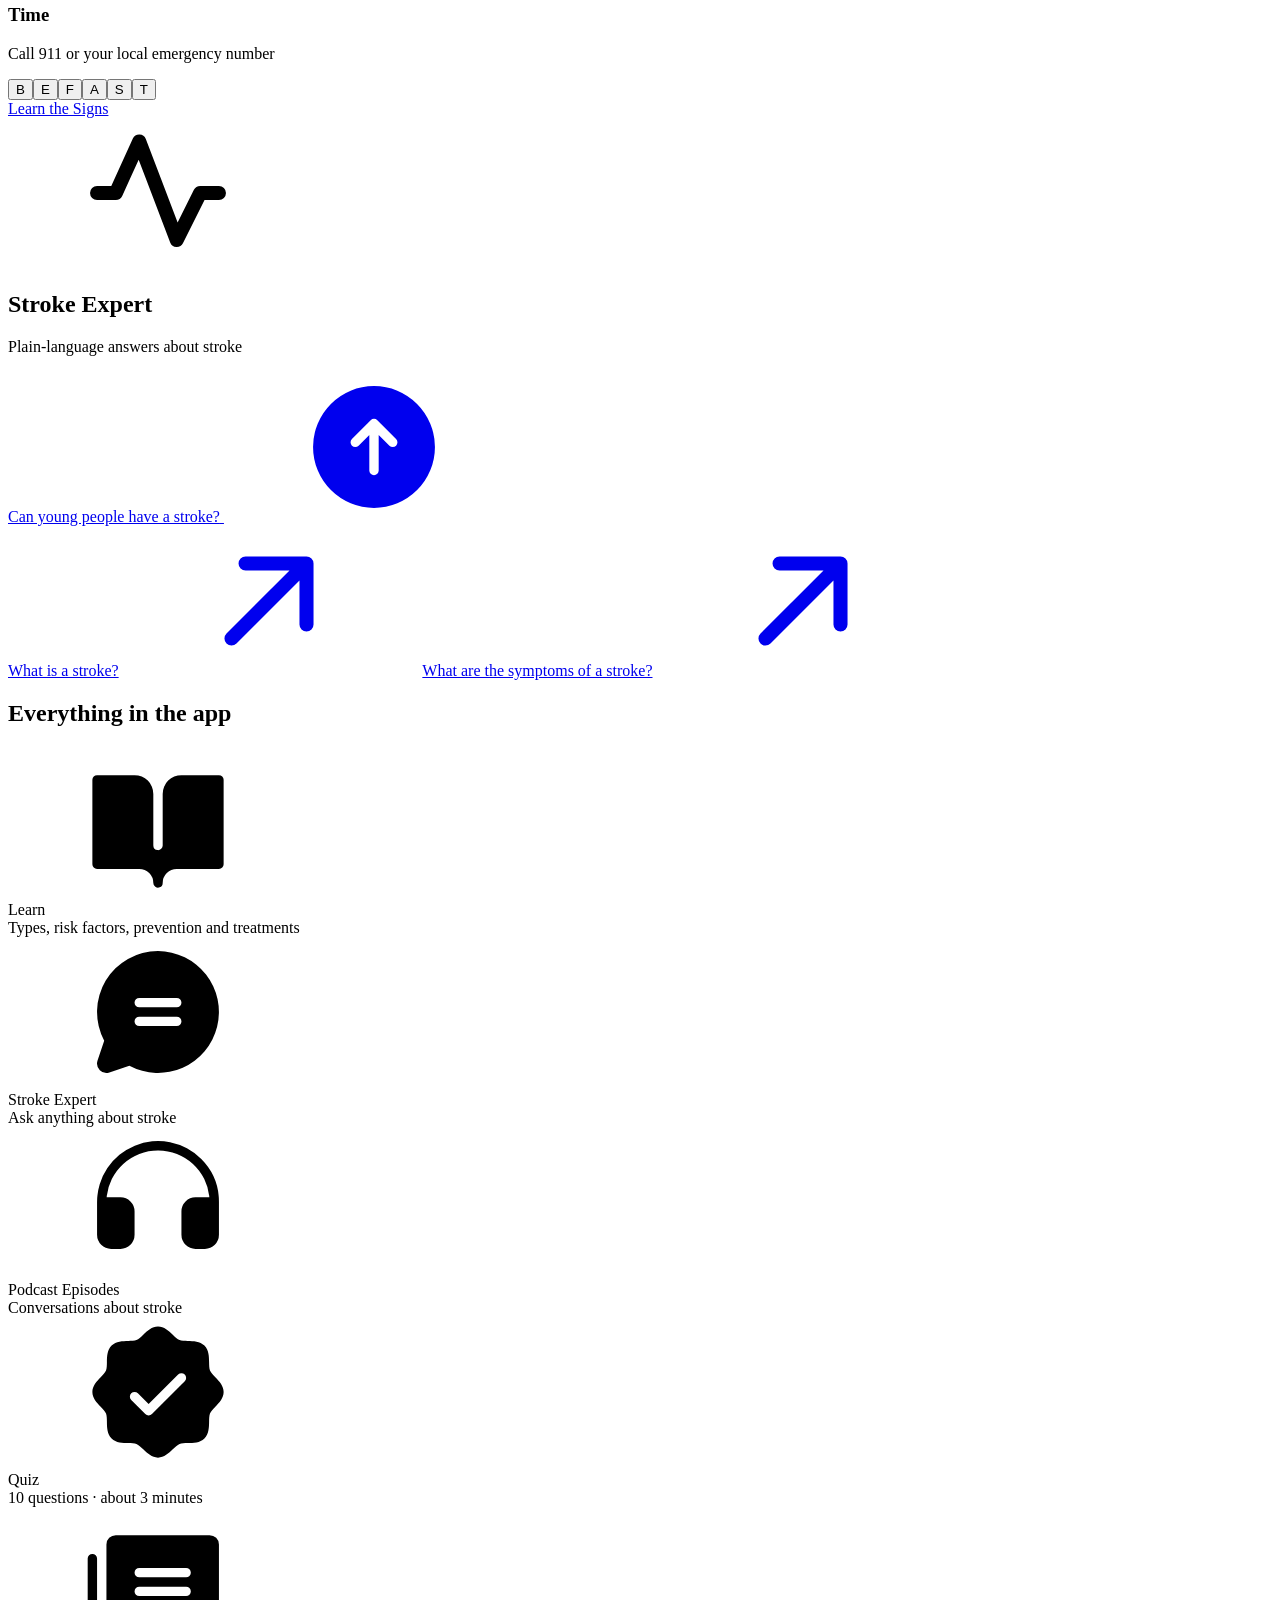
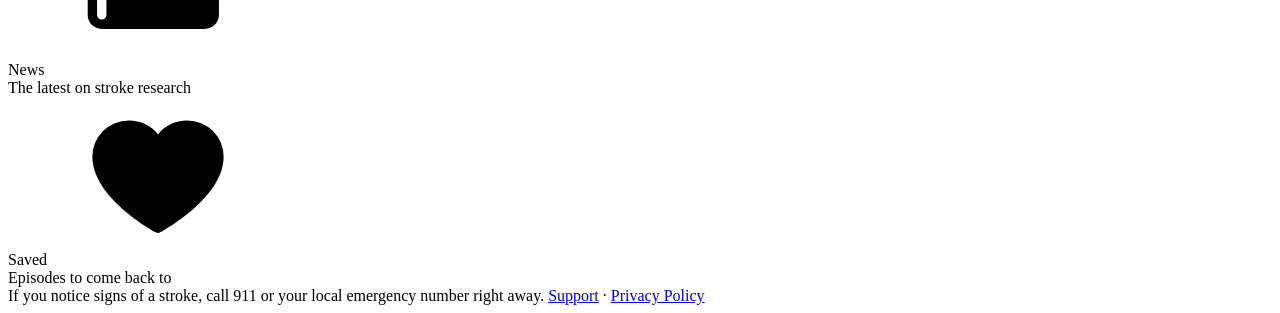
==== commit 8f581b2e: "Website: replace hand-drawn icons with Phosphor" ====
--- a/website/index.html
+++ b/website/index.html
@@ -15,22 +15,23 @@
 <link rel="stylesheet" href="/styles.css">
 </head>
 <body>
-<!-- Icons drawn to match the app's SF Symbols: solid, rounded, semibold. -->
+<!-- Icons: Phosphor (MIT, phosphoricons.com), fill weight, the closest web match to SF Symbols. -->
 <svg width="0" height="0" style="position:absolute" aria-hidden="true">
-  <symbol id="i-fall" viewBox="0 0 48 48" fill="none" stroke="currentColor" stroke-width="5" stroke-linecap="round" stroke-linejoin="round"><circle cx="35" cy="9" r="4.5" fill="currentColor" stroke="none"/><path d="M30 17 19 30M11 19l8 3 13 3M19 30l-9 9M19 30l10 3 2 9"/></symbol>
-  <symbol id="i-eye" viewBox="0 0 48 48"><path fill="currentColor" d="M24 11C14 11 6.5 18 3 24c3.5 6 11 13 21 13s17.5-7 21-13c-3.5-6-11-13-21-13Zm0 21a8 8 0 1 1 0-16 8 8 0 0 1 0 16Z"/><circle cx="24" cy="24" r="3.5" fill="currentColor"/></symbol>
-  <symbol id="i-face" viewBox="0 0 48 48"><circle cx="24" cy="24" r="20" fill="currentColor"/><circle cx="17" cy="19" r="3" fill="#D1102E"/><circle cx="31" cy="20" r="3" fill="#D1102E"/><path d="M15 31c3 2 7 3 10 3 3 0 5-1 8 1" fill="none" stroke="#D1102E" stroke-width="4" stroke-linecap="round"/></symbol>
-  <symbol id="i-arms" viewBox="0 0 48 48" fill="none" stroke="currentColor" stroke-width="5" stroke-linecap="round" stroke-linejoin="round"><circle cx="24" cy="8" r="4.5" fill="currentColor" stroke="none"/><path d="M6 15l18 4 18-4M24 19v11M24 30l-6 12M24 30l6 12"/></symbol>
-  <symbol id="i-speech" viewBox="0 0 48 48"><path fill="currentColor" d="M24 7C13 7 4 14 4 23c0 5 3 9.5 7.5 12.5L10 43l9-5c1.6.3 3.3.5 5 .5 11 0 20-7 20-15.5S35 7 24 7Z"/><path d="M15 20h18M15 27h11" stroke="#D1102E" stroke-width="4" stroke-linecap="round"/></symbol>
-  <symbol id="i-clock" viewBox="0 0 48 48"><circle cx="24" cy="24" r="20" fill="currentColor"/><path d="M24 12v13l8 5" fill="none" stroke="#D1102E" stroke-width="4.5" stroke-linecap="round" stroke-linejoin="round"/></symbol>
-  <symbol id="i-pulse" viewBox="0 0 30 30" fill="none" stroke="currentColor" stroke-width="2.6" stroke-linecap="round" stroke-linejoin="round"><path d="M2 16h6l3-7 5 14 4-10 2 3h6"/></symbol>
-  <symbol id="i-arrow" viewBox="0 0 14 14" fill="none" stroke="currentColor" stroke-width="2.2" stroke-linecap="round" stroke-linejoin="round"><path d="M3 11 11 3M5 3h6v6"/></symbol>
-  <symbol id="i-book" viewBox="0 0 28 28" fill="currentColor"><path d="M4 5.5C4 4.1 5.1 3 6.5 3H13v20H6.5A2.5 2.5 0 0 0 4 25.5ZM24 5.5C24 4.1 22.9 3 21.5 3H15v20h6.5a2.5 2.5 0 0 1 2.5 2.5Z"/></symbol>
-  <symbol id="i-bubble" viewBox="0 0 28 28" fill="currentColor"><path d="M14 3C7.4 3 2 7.3 2 12.8c0 3 1.7 5.8 4.4 7.6L5.5 25l5.6-3c1 .2 1.9.3 2.9.3 6.6 0 12-4.4 12-9.7S20.6 3 14 3Z"/></symbol>
-  <symbol id="i-phones" viewBox="0 0 28 28" fill="currentColor"><path d="M14 3C8 3 3.5 7.6 3.5 13.5V20h2.5v-6.5C6 9 9.6 5.5 14 5.5S22 9 22 13.5V20h2.5v-6.5C24.5 7.6 20 3 14 3Z"/><rect x="3" y="15" width="7" height="10" rx="3"/><rect x="18" y="15" width="7" height="10" rx="3"/></symbol>
-  <symbol id="i-seal" viewBox="0 0 28 28"><path fill="currentColor" d="M14 2l3 2.6 4-.3.9 3.9 3.4 2.1-1.5 3.7 1.5 3.7-3.4 2.1-.9 3.9-4-.3L14 26l-3-2.6-4 .3-.9-3.9-3.4-2.1L4.2 14 2.7 10.3l3.4-2.1L7 4.3l4 .3Z"/><path d="M9.5 14.2l3 3 6-6.2" fill="none" stroke="#fff" stroke-width="2.4" stroke-linecap="round" stroke-linejoin="round"/></symbol>
-  <symbol id="i-news" viewBox="0 0 28 28" fill="currentColor"><path d="M5 4h15a2 2 0 0 1 2 2v16a2 2 0 0 0 2 2H6a3 3 0 0 1-3-3V6a2 2 0 0 1 2-2Z"/><path d="M22 10h3v12a2 2 0 0 1-4 0Z"/><path d="M7 9h10M7 13h10M7 17h6" stroke="#fff" stroke-width="2" stroke-linecap="round"/></symbol>
-  <symbol id="i-heart" viewBox="0 0 28 28" fill="currentColor"><path d="M14 25S2.5 18 2.5 10A6 6 0 0 1 14 7a6 6 0 0 1 11.5 3C25.5 18 14 25 14 25Z"/></symbol>
+  <symbol id="i-balance" viewBox="0 0 256 256" fill="currentColor"><path d="M96,48a32,32,0,1,1,32,32A32,32,0,0,1,96,48ZM216,96H40a8,8,0,0,0,0,16h80v28.44L42.65,210.05A8,8,0,0,0,53.35,222l76.2-68.58L176,173.28V216a8,8,0,0,0,16,0V168a8,8,0,0,0-4.85-7.35L136,138.72V112h80a8,8,0,0,0,0-16Z"/></symbol>
+  <symbol id="i-eye" viewBox="0 0 256 256" fill="currentColor"><path d="M247.31,124.76c-.35-.79-8.82-19.58-27.65-38.41C194.57,61.26,162.88,48,128,48S61.43,61.26,36.34,86.35C17.51,105.18,9,124,8.69,124.76a8,8,0,0,0,0,6.5c.35.79,8.82,19.57,27.65,38.4C61.43,194.74,93.12,208,128,208s66.57-13.26,91.66-38.34c18.83-18.83,27.3-37.61,27.65-38.4A8,8,0,0,0,247.31,124.76ZM128,168a40,40,0,1,1,40-40A40,40,0,0,1,128,168Z"/></symbol>
+  <symbol id="i-face" viewBox="0 0 256 256" fill="currentColor"><path d="M128,24A104,104,0,1,0,232,128,104.13,104.13,0,0,0,128,24ZM92,96a12,12,0,1,1-12,12A12,12,0,0,1,92,96Zm76,72H88a8,8,0,0,1,0-16h80a8,8,0,0,1,0,16Zm-4-48a12,12,0,1,1,12-12A12,12,0,0,1,164,120Z"/></symbol>
+  <symbol id="i-arms" viewBox="0 0 256 256" fill="currentColor"><path d="M100,36a28,28,0,1,1,28,28A28,28,0,0,1,100,36ZM227.6,92.57A15.7,15.7,0,0,0,212,80H44a16,16,0,0,0-6.7,30.53l.06,0,53.89,23.73-21.92,83.3a16,16,0,0,0,7.9,20.91A15.83,15.83,0,0,0,84,240a16,16,0,0,0,14.44-9.06L128,180l29.58,51a16,16,0,0,0,29.07-13.35l-21.92-83.3,54-23.76A15.7,15.7,0,0,0,227.6,92.57Z"/></symbol>
+  <symbol id="i-speech" viewBox="0 0 256 256" fill="currentColor"><path d="M132,24A100.11,100.11,0,0,0,32,124v84a16,16,0,0,0,16,16h84a100,100,0,0,0,0-200ZM88,140a12,12,0,1,1,12-12A12,12,0,0,1,88,140Zm44,0a12,12,0,1,1,12-12A12,12,0,0,1,132,140Zm44,0a12,12,0,1,1,12-12A12,12,0,0,1,176,140Z"/></symbol>
+  <symbol id="i-clock" viewBox="0 0 256 256" fill="currentColor"><path d="M128,24A104,104,0,1,0,232,128,104.11,104.11,0,0,0,128,24Zm56,112H128a8,8,0,0,1-8-8V72a8,8,0,0,1,16,0v48h48a8,8,0,0,1,0,16Z"/></symbol>
+  <symbol id="i-pulse" viewBox="0 0 256 256" fill="currentColor"><path d="M244,128a12,12,0,0,1-12,12H207.42l-36.69,73.37A12,12,0,0,1,160,220h-.6a12,12,0,0,1-10.61-7.72L95,71.15,66.92,133A12,12,0,0,1,56,140H24a12,12,0,0,1,0-24H48.27L85.08,35a12,12,0,0,1,22.13.7l54.28,142.46,27.78-55.56A12,12,0,0,1,200,116h32A12,12,0,0,1,244,128Z"/></symbol>
+  <symbol id="i-arrow" viewBox="0 0 256 256" fill="currentColor"><path d="M204,64V168a12,12,0,0,1-24,0V93L72.49,200.49a12,12,0,0,1-17-17L163,76H88a12,12,0,0,1,0-24H192A12,12,0,0,1,204,64Z"/></symbol>
+  <symbol id="i-send" viewBox="0 0 256 256" fill="currentColor"><path d="M128,24A104,104,0,1,0,232,128,104.11,104.11,0,0,0,128,24Zm37.66,101.66a8,8,0,0,1-11.32,0L136,107.31V168a8,8,0,0,1-16,0V107.31l-18.34,18.35a8,8,0,0,1-11.32-11.32l32-32a8,8,0,0,1,11.32,0l32,32A8,8,0,0,1,165.66,125.66Z"/></symbol>
+  <symbol id="i-book" viewBox="0 0 256 256" fill="currentColor"><path d="M240,56V200a8,8,0,0,1-8,8H160a24,24,0,0,0-24,23.94,7.9,7.9,0,0,1-5.12,7.55A8,8,0,0,1,120,232a24,24,0,0,0-24-24H24a8,8,0,0,1-8-8V56a8,8,0,0,1,8-8H88a32,32,0,0,1,32,32v87.73a8.17,8.17,0,0,0,7.47,8.25,8,8,0,0,0,8.53-8V80a32,32,0,0,1,32-32h64A8,8,0,0,1,240,56Z"/></symbol>
+  <symbol id="i-chat" viewBox="0 0 256 256" fill="currentColor"><path d="M128,24A104,104,0,0,0,36.18,176.88L24.83,210.93a16,16,0,0,0,20.24,20.24l34.05-11.35A104,104,0,1,0,128,24Zm32,128H96a8,8,0,0,1,0-16h64a8,8,0,0,1,0,16Zm0-32H96a8,8,0,0,1,0-16h64a8,8,0,0,1,0,16Z"/></symbol>
+  <symbol id="i-headphones" viewBox="0 0 256 256" fill="currentColor"><path d="M232,128v56a24,24,0,0,1-24,24H192a24,24,0,0,1-24-24V144a24,24,0,0,1,24-24h23.65a87.71,87.71,0,0,0-87-80H128a88,88,0,0,0-87.64,80H64a24,24,0,0,1,24,24v40a24,24,0,0,1-24,24H48a24,24,0,0,1-24-24V128A104.11,104.11,0,0,1,201.89,54.66,103.41,103.41,0,0,1,232,128Z"/></symbol>
+  <symbol id="i-quiz" viewBox="0 0 256 256" fill="currentColor"><path d="M225.86,102.82c-3.77-3.94-7.67-8-9.14-11.57-1.36-3.27-1.44-8.69-1.52-13.94-.15-9.76-.31-20.82-8-28.51s-18.75-7.85-28.51-8c-5.25-.08-10.67-.16-13.94-1.52-3.56-1.47-7.63-5.37-11.57-9.14C146.28,23.51,138.44,16,128,16s-18.27,7.51-25.18,14.14c-3.94,3.77-8,7.67-11.57,9.14C88,40.64,82.56,40.72,77.31,40.8c-9.76.15-20.82.31-28.51,8S41,67.55,40.8,77.31c-.08,5.25-.16,10.67-1.52,13.94-1.47,3.56-5.37,7.63-9.14,11.57C23.51,109.72,16,117.56,16,128s7.51,18.27,14.14,25.18c3.77,3.94,7.67,8,9.14,11.57,1.36,3.27,1.44,8.69,1.52,13.94.15,9.76.31,20.82,8,28.51s18.75,7.85,28.51,8c5.25.08,10.67.16,13.94,1.52,3.56,1.47,7.63,5.37,11.57,9.14C109.72,232.49,117.56,240,128,240s18.27-7.51,25.18-14.14c3.94-3.77,8-7.67,11.57-9.14,3.27-1.36,8.69-1.44,13.94-1.52,9.76-.15,20.82-.31,28.51-8s7.85-18.75,8-28.51c.08-5.25.16-10.67,1.52-13.94,1.47-3.56,5.37-7.63,9.14-11.57C232.49,146.28,240,138.44,240,128S232.49,109.73,225.86,102.82Zm-52.2,6.84-56,56a8,8,0,0,1-11.32,0l-24-24a8,8,0,0,1,11.32-11.32L112,148.69l50.34-50.35a8,8,0,0,1,11.32,11.32Z"/></symbol>
+  <symbol id="i-news" viewBox="0 0 256 256" fill="currentColor"><path d="M216,48H56A16,16,0,0,0,40,64V184a8,8,0,0,1-16,0V88A8,8,0,0,0,8,88v96.11A24,24,0,0,0,32,208H208a24,24,0,0,0,24-24V64A16,16,0,0,0,216,48ZM176,152H96a8,8,0,0,1,0-16h80a8,8,0,0,1,0,16Zm0-32H96a8,8,0,0,1,0-16h80a8,8,0,0,1,0,16Z"/></symbol>
+  <symbol id="i-heart" viewBox="0 0 256 256" fill="currentColor"><path d="M240,102c0,70-103.79,126.66-108.21,129a8,8,0,0,1-7.58,0C119.79,228.66,16,172,16,102A62.07,62.07,0,0,1,78,40c20.65,0,38.73,8.88,50,23.89C139.27,48.88,157.35,40,178,40A62.07,62.07,0,0,1,240,102Z"/></symbol>
 </svg>
 
 <header><div class="wrap">
@@ -62,7 +63,7 @@
       </div>
       <a class="ask-field" href="https://apps.apple.com/app/strokesense/id6743031338" aria-label="Ask the Stroke Expert in the app">
         <span class="typed"><span id="typed"></span><span class="caret"></span></span>
-        <svg class="send" viewBox="0 0 32 32"><circle cx="16" cy="16" r="16" fill="#D1102E"/><path d="M16 23V10M10.5 15.5 16 10l5.5 5.5" fill="none" stroke="#fff" stroke-width="2.8" stroke-linecap="round" stroke-linejoin="round"/></svg>
+        <svg class="send" style="color:var(--accent)"><use href="#i-send"/></svg>
       </a>
       <div class="suggestions">
         <a href="https://apps.apple.com/app/strokesense/id6743031338">What is a stroke?<svg style="color:var(--accent)"><use href="#i-arrow"/></svg></a>
@@ -75,9 +76,9 @@
     <h2 class="section-title">Everything in the app</h2>
     <div class="list two">
       <div class="row"><svg><use href="#i-book"/></svg><div><div class="title">Learn</div><div class="subtitle">Types, risk factors, prevention and treatments</div></div></div>
-      <div class="row"><svg><use href="#i-bubble"/></svg><div><div class="title">Stroke Expert</div><div class="subtitle">Ask anything about stroke</div></div></div>
-      <div class="row"><svg><use href="#i-phones"/></svg><div><div class="title">Podcast Episodes</div><div class="subtitle">Conversations about stroke</div></div></div>
-      <div class="row"><svg><use href="#i-seal"/></svg><div><div class="title">Quiz</div><div class="subtitle">10 questions · about 3 minutes</div></div></div>
+      <div class="row"><svg><use href="#i-chat"/></svg><div><div class="title">Stroke Expert</div><div class="subtitle">Ask anything about stroke</div></div></div>
+      <div class="row"><svg><use href="#i-headphones"/></svg><div><div class="title">Podcast Episodes</div><div class="subtitle">Conversations about stroke</div></div></div>
+      <div class="row"><svg><use href="#i-quiz"/></svg><div><div class="title">Quiz</div><div class="subtitle">10 questions · about 3 minutes</div></div></div>
       <div class="row"><svg><use href="#i-news"/></svg><div><div class="title">News</div><div class="subtitle">The latest on stroke research</div></div></div>
       <div class="row"><svg><use href="#i-heart"/></svg><div><div class="title">Saved</div><div class="subtitle">Episodes to come back to</div></div></div>
     </div>
@@ -92,7 +93,7 @@
 <script>
   // Mirrors the app's Home card: signs advance every 3 seconds; tapping a letter jumps to it.
   const signs = [
-    ["B", "Balance", "Sudden loss of balance or dizziness", "i-fall"],
+    ["B", "Balance", "Sudden loss of balance or dizziness", "i-balance"],
     ["E", "Eyes", "Sudden blurred, double or lost vision", "i-eye"],
     ["F", "Face", "One side of the face droops", "i-face"],
     ["A", "Arms", "One arm or leg is weak or numb", "i-arms"],
@@ -108,7 +109,7 @@
   signs.forEach(([letter, name, prompt, icon], i) => {
     const panel = document.createElement("div");
     panel.className = "sign-panel";
-    panel.innerHTML = `<svg viewBox="0 0 48 48" aria-hidden="true"><use href="#${icon}"/></svg><div><h3>${name}</h3><p>${prompt}</p></div>`;
+    panel.innerHTML = `<svg aria-hidden="true"><use href="#${icon}"/></svg><div><h3>${name}</h3><p>${prompt}</p></div>`;
     sign.append(panel);
 
     const b = document.createElement("button");
